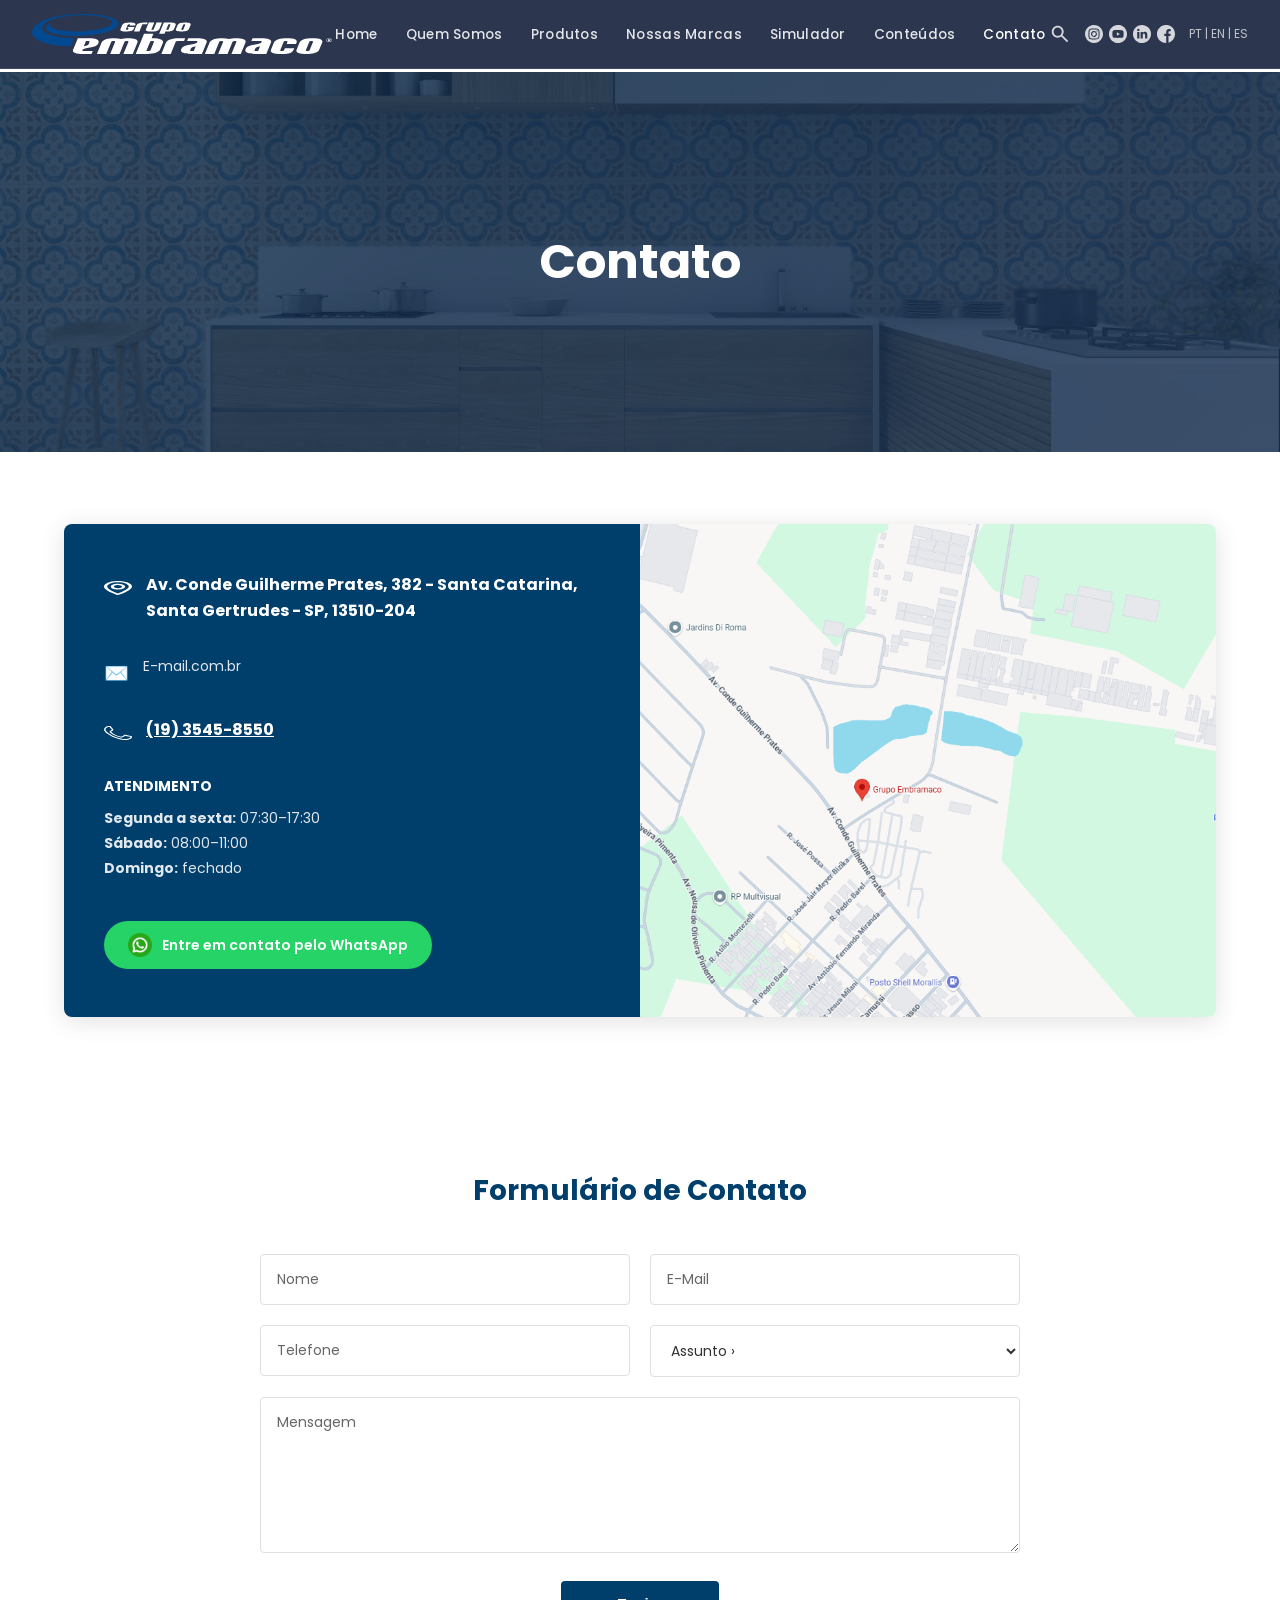
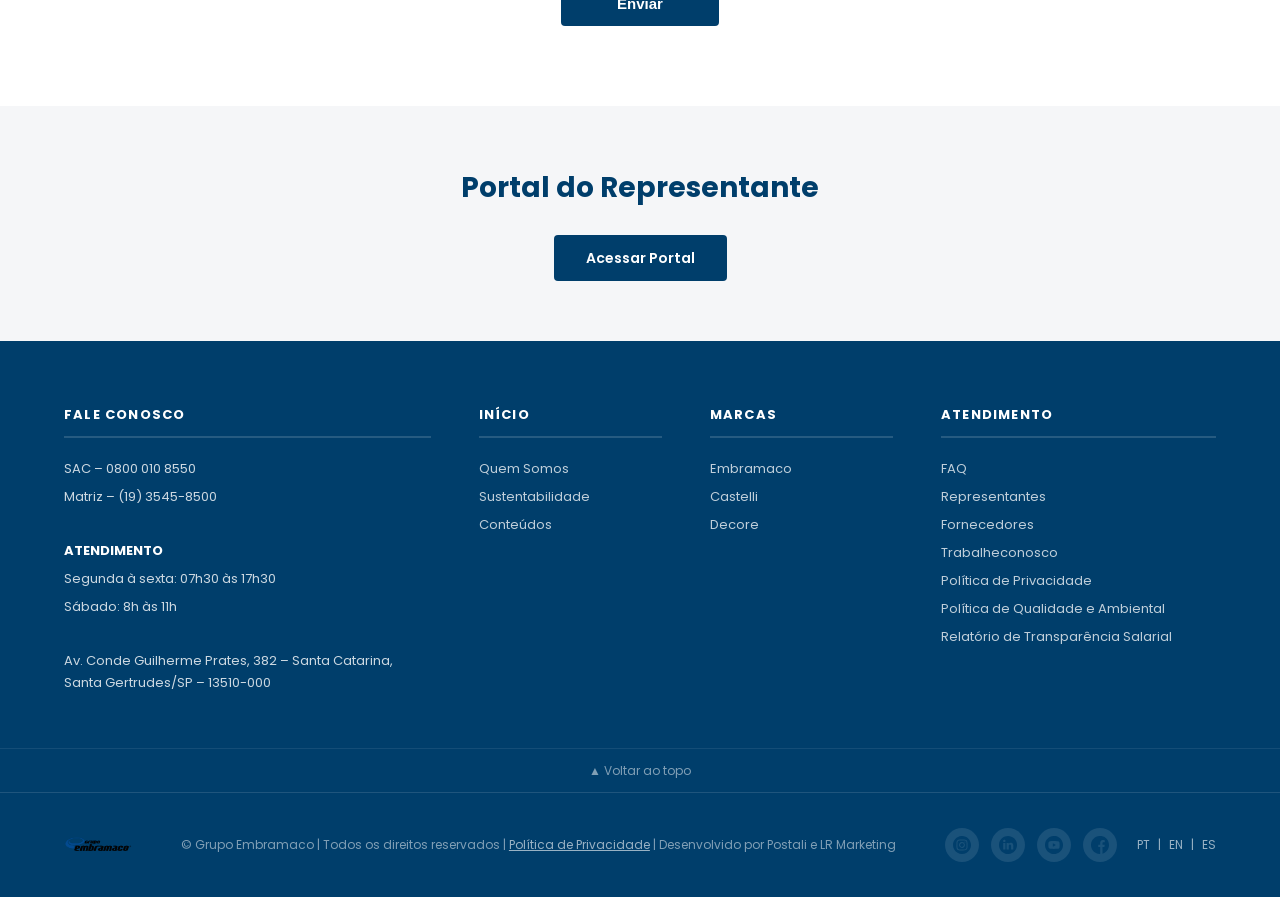
==== contato.html @ 94bf71f9 "Add files via upload" ====
<!DOCTYPE html>
<html lang="pt-BR">
<head>
  <meta charset="UTF-8">
  <meta name="viewport" content="width=device-width, initial-scale=1.0">
  <title>Contato — Grupo Embramaco</title>
  <style>
/* ===== GOOGLE FONTS ===== */
@import url('https://fonts.googleapis.com/css2?family=Poppins:wght@300;400;500;600;700;800&family=Exo+2:wght@400;700&display=swap');

/* ===== RESET & BASE ===== */
*, *::before, *::after { box-sizing: border-box; margin: 0; padding: 0; }

:root {
  --navy: #003e6b;
  --navy-dark: #00233c;
  --blue: #4f8fbe;
  --blue-light: #6aaad4;
  --green: #2E7D4F;
  --white: #FFFFFF;
  --gray-light: #F5F6F8;
  --gray: #E0E0E0;
  --gray-dark: #666666;
  --text: #333333;
  --font: 'Poppins', Arial, sans-serif;
}

html { scroll-behavior: smooth; }

body {
  font-family: var(--font);
  color: var(--text);
  line-height: 1.6;
}

a { text-decoration: none; color: inherit; }
ul { list-style: none; }
img { max-width: 100%; display: block; }

.container {
  max-width: 1200px;
  margin: 0 auto;
  padding: 0 24px;
}

.btn {
  display: inline-block;
  padding: 12px 32px;
  border-radius: 4px;
  font-size: 14px;
  font-weight: 600;
  cursor: pointer;
  transition: all 0.3s;
  border: none;
}

.btn-primary {
  background: var(--navy);
  color: var(--white);
}
.btn-primary:hover { background: var(--navy-dark); }

.btn-outline {
  background: transparent;
  color: var(--white);
  border: 2px solid var(--white);
}
.btn-outline:hover { background: var(--white); color: var(--navy); }

.btn-green {
  background: var(--green);
  color: var(--white);
}
.btn-green:hover { background: #235f3b; }

.section-title {
  font-size: 28px;
  font-weight: 700;
  color: var(--navy);
  text-align: center;
  margin-bottom: 16px;
}

.section-title.white { color: var(--white); }

/* ===== HEADER / NAVBAR ===== */
header {
  position: fixed;
  top: 0;
  width: 100%;
  z-index: 1000;
  background: rgba(15, 28, 55, 0.88);
  backdrop-filter: blur(6px);
  border-bottom: 1px solid rgba(255,255,255,0.08);
}

.navbar {
  display: flex;
  align-items: center;
  justify-content: space-between;
  padding: 14px 32px;
  max-width: 1400px;
  margin: 0 auto;
}

.logo img {
  height: 44px;
  width: auto;
}

.logo-text {
  display: flex;
  flex-direction: column;
  line-height: 1.1;
}

.logo-text span:first-child {
  font-size: 11px;
  font-weight: 400;
  color: rgba(255,255,255,0.7);
  letter-spacing: 1px;
  text-transform: uppercase;
}

.logo-text strong {
  font-size: 20px;
  font-weight: 800;
  color: var(--white);
  letter-spacing: 0.5px;
}

.logo-text strong em {
  font-style: italic;
  color: #7EB8E8;
}

.nav-links {
  display: flex;
  gap: 28px;
  align-items: center;
}

.nav-links a {
  color: rgba(255,255,255,0.88);
  font-size: 13.5px;
  font-weight: 500;
  letter-spacing: 0.3px;
  transition: color 0.2s;
  white-space: nowrap;
}

.nav-links a:hover,
.nav-links a.active { color: var(--white); }

.nav-right {
  display: flex;
  align-items: center;
  gap: 14px;
}

.nav-right a { color: rgba(255,255,255,0.75); font-size: 18px; transition: color 0.2s; }
.nav-right a:hover { color: var(--white); }

.nav-search {
  background: rgba(255,255,255,0.12);
  border: none;
  border-radius: 20px;
  padding: 6px 14px;
  color: var(--white);
  font-size: 13px;
  width: 160px;
  outline: none;
}
.nav-search::placeholder { color: rgba(255,255,255,0.5); }

.hamburger {
  display: none;
  flex-direction: column;
  gap: 5px;
  cursor: pointer;
  padding: 4px;
}
.hamburger span {
  display: block;
  width: 24px;
  height: 2px;
  background: var(--white);
  border-radius: 2px;
  transition: all 0.3s;
}

/* ===== HERO ===== */
.hero {
  position: relative;
  min-height: 100vh;
  display: flex;
  align-items: center;
  overflow: hidden;
}

.hero-bg {
  position: absolute;
  inset: 0;
  background: linear-gradient(135deg, #1a2a4a 0%, #2a4a7a 40%, #3a6a9a 100%);
  z-index: 0;
}

.hero-bg img {
  position: absolute;
  inset: 0;
  width: 100%;
  height: 100%;
  object-fit: cover;
  opacity: 0.45;
}

.hero-overlay {
  position: absolute;
  inset: 0;
  background: linear-gradient(to right, rgba(15,28,55,0.75) 40%, rgba(15,28,55,0.3) 100%);
  z-index: 1;
}

.hero-content {
  position: relative;
  z-index: 2;
  max-width: 1400px;
  margin: 0 auto;
  padding: 0 48px;
  padding-top: 80px;
}

.hero-content h1 {
  font-size: clamp(32px, 4vw, 56px);
  font-weight: 700;
  color: var(--white);
  max-width: 620px;
  line-height: 1.2;
  margin-bottom: 24px;
}

.hero-content p {
  font-size: 18px;
  color: rgba(255,255,255,0.85);
  max-width: 480px;
  margin-bottom: 36px;
}

.hero-dots {
  display: flex;
  gap: 8px;
  margin-top: 48px;
}

.hero-dots span {
  width: 32px;
  height: 4px;
  border-radius: 2px;
  background: rgba(255,255,255,0.4);
  cursor: pointer;
  transition: background 0.3s;
}

.hero-dots span.active { background: var(--white); }

/* ===== STATS SECTION ===== */
.stats-section {
  background: var(--navy);
  padding: 72px 0;
}

.stats-section .section-title {
  color: var(--white);
  margin-bottom: 48px;
}

.stats-grid {
  display: grid;
  grid-template-columns: repeat(4, 1fr);
  gap: 40px;
}

.stat-item {
  display: flex;
  gap: 20px;
  align-items: flex-start;
}

.stat-icon {
  width: 52px;
  height: 52px;
  flex-shrink: 0;
  background: rgba(255,255,255,0.12);
  border-radius: 50%;
  display: flex;
  align-items: center;
  justify-content: center;
  font-size: 22px;
}

.stat-text {
  color: rgba(255,255,255,0.88);
  font-size: 14px;
  line-height: 1.55;
}

.stat-text strong {
  color: var(--white);
  font-size: 16px;
}

/* ===== TABS SECTION (Missão/Visão/Valores) ===== */
.mission-section {
  position: relative;
  padding: 0;
  min-height: 420px;
  overflow: hidden;
}

.mission-bg {
  position: absolute;
  inset: 0;
  background: linear-gradient(to bottom, #8a7a6a, #6a5a4a);
}

.mission-bg img {
  position: absolute;
  inset: 0;
  width: 100%;
  height: 100%;
  object-fit: cover;
  opacity: 0.55;
}

.mission-overlay {
  position: absolute;
  inset: 0;
  background: rgba(30, 20, 10, 0.45);
}

.mission-content {
  position: relative;
  z-index: 2;
  padding: 60px 0;
}

.tabs {
  display: flex;
  justify-content: center;
  gap: 0;
  margin-bottom: 48px;
}

.tab-btn {
  background: rgba(255,255,255,0.15);
  color: rgba(255,255,255,0.75);
  border: none;
  padding: 14px 48px;
  font-size: 14px;
  font-weight: 600;
  letter-spacing: 1.5px;
  text-transform: uppercase;
  cursor: pointer;
  transition: all 0.3s;
}

.tab-btn:first-child { border-radius: 4px 0 0 4px; }
.tab-btn:last-child { border-radius: 0 4px 4px 0; }

.tab-btn.active {
  background: var(--blue);
  color: var(--white);
}

.tab-btn:hover:not(.active) { background: rgba(255,255,255,0.25); color: var(--white); }

.tab-panel { display: none; }
.tab-panel.active { display: block; }

.tab-panel p {
  color: var(--white);
  font-size: 16px;
  max-width: 720px;
  margin: 0 auto;
  text-align: center;
  line-height: 1.8;
}

/* ===== VALUES CARDS ===== */
.values-section {
  padding: 80px 0;
  background: var(--gray-light);
}

.values-grid {
  display: grid;
  grid-template-columns: repeat(3, 1fr);
  gap: 24px;
  margin-top: 48px;
}

.value-card {
  background: var(--navy);
  border-radius: 8px;
  padding: 40px 32px;
  text-align: center;
  transition: transform 0.3s;
}

.value-card:hover { transform: translateY(-6px); }

.value-icon {
  width: 64px;
  height: 64px;
  margin: 0 auto 24px;
  background: rgba(255,255,255,0.12);
  border-radius: 50%;
  display: flex;
  align-items: center;
  justify-content: center;
  font-size: 28px;
}

.value-card h3 {
  color: var(--white);
  font-size: 20px;
  font-weight: 700;
  margin-bottom: 16px;
}

.value-card p {
  color: rgba(255,255,255,0.78);
  font-size: 14px;
  line-height: 1.7;
}

/* ===== FEATURES SECTION ===== */
.features-section {
  padding: 80px 0;
  background: var(--navy);
}

.features-grid {
  display: grid;
  grid-template-columns: repeat(3, 1fr);
  gap: 32px;
}

.feature-item {
  border-right: 1px solid rgba(255,255,255,0.15);
  padding: 0 32px;
}

.feature-item:last-child { border-right: none; }

.feature-item h3 {
  color: var(--white);
  font-size: 16px;
  font-weight: 700;
  margin-bottom: 16px;
  padding-bottom: 12px;
  border-bottom: 2px solid var(--blue);
}

.feature-item p {
  color: rgba(255,255,255,0.75);
  font-size: 14px;
  line-height: 1.7;
}

/* ===== PAGE HERO (inner pages) ===== */
.page-hero {
  position: relative;
  height: 380px;
  display: flex;
  align-items: center;
  justify-content: center;
  overflow: hidden;
  margin-top: 72px;
}

.page-hero-bg {
  position: absolute;
  inset: 0;
  background: linear-gradient(135deg, var(--navy) 0%, #2a5a8a 100%);
}

.page-hero-bg img {
  position: absolute;
  inset: 0;
  width: 100%;
  height: 100%;
  object-fit: cover;
  opacity: 0.4;
}

.page-hero-overlay {
  position: absolute;
  inset: 0;
  background: rgba(15, 28, 55, 0.55);
}

.page-hero h1 {
  position: relative;
  z-index: 2;
  color: var(--white);
  font-size: 48px;
  font-weight: 700;
}

/* ===== CONTACT PAGE ===== */
.contact-info-section {
  padding: 72px 0;
}

.contact-grid {
  display: grid;
  grid-template-columns: 1fr 1fr;
  gap: 0;
  border-radius: 8px;
  overflow: hidden;
  box-shadow: 0 4px 24px rgba(0,0,0,0.12);
}

.contact-info-box {
  background: var(--navy);
  padding: 48px 40px;
  color: var(--white);
}

.contact-info-box h3 {
  font-size: 14px;
  font-weight: 700;
  letter-spacing: 1px;
  text-transform: uppercase;
  margin-bottom: 8px;
  color: rgba(255,255,255,0.7);
}

.contact-info-item {
  display: flex;
  gap: 14px;
  align-items: flex-start;
  margin-bottom: 28px;
}

.contact-info-item .icon {
  font-size: 20px;
  margin-top: 2px;
  flex-shrink: 0;
}

.contact-info-item p { font-size: 14px; line-height: 1.6; color: rgba(255,255,255,0.88); }
.contact-info-item strong { display: block; font-weight: 700; margin-bottom: 4px; color: var(--white); }

.whatsapp-btn {
  display: inline-flex;
  align-items: center;
  gap: 10px;
  background: #25D366;
  color: var(--white);
  padding: 12px 24px;
  border-radius: 24px;
  font-size: 14px;
  font-weight: 600;
  margin-top: 16px;
  transition: background 0.3s;
}

.whatsapp-btn:hover { background: #128C7E; }

.map-placeholder {
  background: #e8e8e8;
  min-height: 360px;
  display: flex;
  align-items: center;
  justify-content: center;
  position: relative;
  overflow: hidden;
}

.map-placeholder iframe {
  position: absolute;
  inset: 0;
  width: 100%;
  height: 100%;
  border: none;
}

/* ===== CONTACT FORM ===== */
.form-section {
  padding: 80px 0;
  background: var(--white);
}

.contact-form {
  max-width: 760px;
  margin: 0 auto;
}

.form-row {
  display: grid;
  grid-template-columns: 1fr 1fr;
  gap: 20px;
  margin-bottom: 20px;
}

.form-group {
  display: flex;
  flex-direction: column;
  gap: 6px;
}

.form-group input,
.form-group select,
.form-group textarea {
  width: 100%;
  padding: 14px 16px;
  border: 1px solid var(--gray);
  border-radius: 4px;
  font-size: 14px;
  font-family: var(--font);
  color: var(--text);
  outline: none;
  transition: border-color 0.2s;
  background: var(--white);
}

.form-group input:focus,
.form-group select:focus,
.form-group textarea:focus {
  border-color: var(--blue);
}

.form-group input::placeholder,
.form-group textarea::placeholder { color: var(--gray-dark); }

.form-group textarea { resize: vertical; min-height: 140px; }

.form-submit { text-align: center; margin-top: 28px; }

.form-submit .btn {
  padding: 14px 56px;
  font-size: 15px;
}

/* ===== REPRESENTATIVE PORTAL ===== */
.portal-section {
  padding: 60px 0;
  background: var(--gray-light);
  text-align: center;
}

.portal-section h2 {
  font-size: 28px;
  font-weight: 700;
  color: var(--navy);
  margin-bottom: 24px;
}

/* ===== SUSTAINABILITY PAGE ===== */
.sustain-intro {
  padding: 80px 0;
  background: var(--white);
}

.sustain-intro-content {
  max-width: 860px;
  margin: 0 auto;
  text-align: center;
}

.sustain-intro-content h2 {
  font-size: 30px;
  font-weight: 700;
  color: var(--navy);
  margin-bottom: 28px;
}

.sustain-intro-content p {
  font-size: 15px;
  line-height: 1.8;
  color: var(--gray-dark);
  margin-bottom: 16px;
}

.video-section {
  position: relative;
  padding: 80px 0;
  background: #1a3a28;
  overflow: hidden;
  text-align: center;
}

.video-section::before {
  content: '';
  position: absolute;
  inset: 0;
  background: url("data:image/svg+xml,%3Csvg xmlns='http://www.w3.org/2000/svg' width='200' height='200'%3E%3Ccircle cx='100' cy='100' r='80' fill='none' stroke='rgba(255,255,255,0.05)' stroke-width='40'/%3E%3C/svg%3E") center/400px repeat;
}

.play-btn {
  width: 80px;
  height: 80px;
  border-radius: 50%;
  border: 3px solid var(--white);
  background: transparent;
  display: inline-flex;
  align-items: center;
  justify-content: center;
  cursor: pointer;
  margin: 0 auto 32px;
  transition: all 0.3s;
  position: relative;
  z-index: 1;
}

.play-btn:hover { background: rgba(255,255,255,0.15); transform: scale(1.1); }

.play-btn svg { width: 30px; height: 30px; fill: var(--white); margin-left: 4px; }

.policy-btn {
  position: relative;
  z-index: 1;
  display: inline-block;
  padding: 12px 32px;
  border: 2px solid var(--white);
  border-radius: 4px;
  color: var(--white);
  font-size: 14px;
  font-weight: 600;
  transition: all 0.3s;
}

.policy-btn:hover { background: var(--white); color: #1a3a28; }

.esg-section {
  padding: 80px 0;
  background: var(--white);
}

.esg-content {
  display: grid;
  grid-template-columns: 1fr 1fr;
  gap: 64px;
  align-items: center;
  max-width: 960px;
  margin: 0 auto;
}

.esg-text h2 {
  font-size: 26px;
  font-weight: 700;
  color: var(--navy);
  margin-bottom: 20px;
}

.esg-text p {
  font-size: 14px;
  line-height: 1.8;
  color: var(--gray-dark);
  margin-bottom: 14px;
}

.esg-diagram {
  display: flex;
  flex-direction: column;
  align-items: center;
  gap: 16px;
}

.esg-circle {
  width: 220px;
  height: 220px;
  border-radius: 50%;
  position: relative;
  display: flex;
  align-items: center;
  justify-content: center;
  background: conic-gradient(
    #2E7D4F 0deg 120deg,
    #4A90C4 120deg 240deg,
    #8B5CF6 240deg 360deg
  );
}

.esg-center {
  width: 110px;
  height: 110px;
  background: var(--white);
  border-radius: 50%;
  display: flex;
  flex-direction: column;
  align-items: center;
  justify-content: center;
  font-size: 22px;
  font-weight: 800;
  color: var(--navy);
}

.esg-labels {
  display: flex;
  gap: 16px;
  font-size: 12px;
  font-weight: 600;
}

.esg-labels span { display: flex; align-items: center; gap: 6px; }
.esg-labels span::before { content: ''; width: 12px; height: 12px; border-radius: 2px; display: inline-block; }
.env::before { background: #2E7D4F; }
.soc::before { background: #4A90C4; }
.gov::before { background: #8B5CF6; }

.practices-section {
  padding: 80px 0;
  background: var(--gray-light);
}

.practices-section h2 {
  font-size: 26px;
  font-weight: 700;
  color: var(--navy);
  text-align: center;
  margin-bottom: 48px;
  max-width: 500px;
  margin-left: auto;
  margin-right: auto;
}

.practices-grid {
  display: grid;
  grid-template-columns: repeat(3, 1fr);
  gap: 24px;
}

.practice-card {
  background: var(--white);
  border-radius: 8px;
  overflow: hidden;
  box-shadow: 0 2px 12px rgba(0,0,0,0.07);
  transition: transform 0.3s;
}

.practice-card:hover { transform: translateY(-4px); }

.practice-img {
  height: 180px;
  background: linear-gradient(135deg, var(--navy) 0%, var(--blue) 100%);
  display: flex;
  align-items: center;
  justify-content: center;
  font-size: 48px;
}

.practice-body {
  padding: 24px;
}

.practice-body h3 {
  font-size: 15px;
  font-weight: 700;
  color: var(--navy);
  margin-bottom: 10px;
}

.practice-body p {
  font-size: 13px;
  color: var(--gray-dark);
  line-height: 1.6;
}

.cert-section {
  padding: 80px 0;
  background: var(--white);
}

.cert-box {
  max-width: 800px;
  margin: 0 auto;
  background: var(--navy);
  border-radius: 8px;
  padding: 48px 40px;
  display: grid;
  grid-template-columns: auto 1fr;
  gap: 40px;
  align-items: center;
}

.cert-logo {
  width: 100px;
  height: 100px;
  background: var(--white);
  border-radius: 8px;
  display: flex;
  align-items: center;
  justify-content: center;
  font-weight: 800;
  font-size: 18px;
  color: var(--navy);
  flex-shrink: 0;
  text-align: center;
  line-height: 1.2;
}

.cert-text h3 {
  color: var(--white);
  font-size: 18px;
  font-weight: 700;
  margin-bottom: 12px;
}

.cert-text p {
  color: rgba(255,255,255,0.8);
  font-size: 14px;
  line-height: 1.7;
}

/* ===== QUEM SOMOS PAGE ===== */
.about-section {
  padding: 80px 0;
}

.about-grid {
  display: grid;
  grid-template-columns: 1fr 1fr;
  gap: 64px;
  align-items: center;
}

.about-text h2 {
  font-size: 28px;
  font-weight: 700;
  color: var(--navy);
  margin-bottom: 20px;
}

.about-text p {
  font-size: 15px;
  line-height: 1.8;
  color: var(--gray-dark);
  margin-bottom: 16px;
}

.about-img {
  height: 400px;
  background: linear-gradient(135deg, var(--navy) 0%, var(--blue) 100%);
  border-radius: 8px;
  display: flex;
  align-items: center;
  justify-content: center;
  font-size: 64px;
}

.marcas-section {
  padding: 80px 0;
  background: var(--gray-light);
  text-align: center;
}

.marcas-grid {
  display: grid;
  grid-template-columns: repeat(3, 1fr);
  gap: 32px;
  margin-top: 48px;
}

.marca-card {
  background: var(--white);
  padding: 40px 24px;
  border-radius: 8px;
  box-shadow: 0 2px 12px rgba(0,0,0,0.06);
  transition: transform 0.3s;
}

.marca-card:hover { transform: translateY(-4px); }

.marca-card h3 {
  font-size: 22px;
  font-weight: 800;
  color: var(--navy);
  margin-bottom: 12px;
}

.marca-card p {
  font-size: 14px;
  color: var(--gray-dark);
  line-height: 1.6;
}

/* ===== PRODUCTS PAGE ===== */
.products-section {
  padding: 80px 0;
}

.filters {
  display: flex;
  gap: 12px;
  flex-wrap: wrap;
  margin-bottom: 40px;
  justify-content: center;
}

.filter-btn {
  padding: 10px 24px;
  border: 2px solid var(--navy);
  border-radius: 24px;
  background: transparent;
  color: var(--navy);
  font-size: 13px;
  font-weight: 600;
  cursor: pointer;
  transition: all 0.3s;
}

.filter-btn.active,
.filter-btn:hover { background: var(--navy); color: var(--white); }

.products-grid {
  display: grid;
  grid-template-columns: repeat(4, 1fr);
  gap: 24px;
}

.product-card {
  border-radius: 8px;
  overflow: hidden;
  box-shadow: 0 2px 12px rgba(0,0,0,0.07);
  transition: transform 0.3s;
}

.product-card:hover { transform: translateY(-4px); }

.product-img {
  height: 220px;
  background: linear-gradient(135deg, #c8b8a0 0%, #a89880 100%);
  display: flex;
  align-items: center;
  justify-content: center;
  font-size: 40px;
  position: relative;
  overflow: hidden;
}

.product-body {
  padding: 20px;
  background: var(--white);
}

.product-body h3 {
  font-size: 15px;
  font-weight: 700;
  color: var(--navy);
  margin-bottom: 6px;
}

.product-body p {
  font-size: 13px;
  color: var(--gray-dark);
}

/* ===== FOOTER ===== */
footer {
  background: var(--navy);
  color: rgba(255,255,255,0.8);
}

.footer-top {
  padding: 64px 0 48px;
}

.footer-grid {
  display: grid;
  grid-template-columns: 2fr 1fr 1fr 1.5fr;
  gap: 48px;
}

.footer-col h4 {
  color: var(--white);
  font-size: 13px;
  font-weight: 700;
  letter-spacing: 1.2px;
  text-transform: uppercase;
  margin-bottom: 20px;
  padding-bottom: 10px;
  border-bottom: 2px solid rgba(255,255,255,0.15);
}

.footer-col p, .footer-col li {
  font-size: 13px;
  line-height: 1.7;
  margin-bottom: 6px;
}

.footer-col li a {
  color: rgba(255,255,255,0.75);
  transition: color 0.2s;
}
.footer-col li a:hover { color: var(--white); }

.footer-col .contact-line {
  display: flex;
  align-items: flex-start;
  gap: 8px;
  margin-bottom: 10px;
  font-size: 13px;
}

.footer-bottom {
  border-top: 1px solid rgba(255,255,255,0.12);
  padding: 28px 0;
}

.footer-bottom-inner {
  display: flex;
  align-items: center;
  justify-content: space-between;
  flex-wrap: wrap;
  gap: 16px;
}

.footer-logo {
  display: flex;
  flex-direction: column;
  gap: 2px;
}

.footer-logo span { font-size: 11px; color: rgba(255,255,255,0.6); letter-spacing: 1px; text-transform: uppercase; }
.footer-logo strong { font-size: 20px; color: var(--white); font-weight: 800; }
.footer-logo strong em { font-style: italic; color: #7EB8E8; }

.footer-copy {
  font-size: 12px;
  color: rgba(255,255,255,0.5);
  text-align: center;
}

.footer-copy a { color: rgba(255,255,255,0.6); text-decoration: underline; }

.footer-social {
  display: flex;
  gap: 12px;
  align-items: center;
}

.footer-social a {
  width: 34px;
  height: 34px;
  border-radius: 50%;
  background: rgba(255,255,255,0.1);
  display: flex;
  align-items: center;
  justify-content: center;
  color: var(--white);
  font-size: 14px;
  transition: background 0.2s;
  text-decoration: none;
}

.footer-social a:hover { background: rgba(255,255,255,0.25); }

.footer-langs {
  display: flex;
  gap: 8px;
  font-size: 12px;
  color: rgba(255,255,255,0.6);
}
.footer-langs a { color: rgba(255,255,255,0.6); }
.footer-langs a:hover { color: var(--white); }

.back-to-top {
  text-align: center;
  padding: 12px;
  font-size: 12px;
  color: rgba(255,255,255,0.5);
  cursor: pointer;
  border-top: 1px solid rgba(255,255,255,0.08);
}

.back-to-top:hover { color: rgba(255,255,255,0.8); }

/* ===== RESPONSIVE ===== */
@media (max-width: 1024px) {
  .stats-grid { grid-template-columns: repeat(2, 1fr); }
  .footer-grid { grid-template-columns: 1fr 1fr; }
  .products-grid { grid-template-columns: repeat(3, 1fr); }
}

@media (max-width: 768px) {
  .nav-links, .nav-search { display: none; }
  .hamburger { display: flex; }

  .nav-links.open {
    display: flex;
    flex-direction: column;
    position: absolute;
    top: 100%;
    left: 0;
    right: 0;
    background: rgba(15, 28, 55, 0.97);
    padding: 24px;
    gap: 16px;
  }

  .hero-content { padding: 0 24px; padding-top: 80px; }
  .hero-content h1 { font-size: 28px; }

  .values-grid,
  .features-grid,
  .practices-grid,
  .marcas-grid { grid-template-columns: 1fr; }

  .contact-grid,
  .esg-content,
  .about-grid,
  .cert-box { grid-template-columns: 1fr; }

  .form-row { grid-template-columns: 1fr; }
  .products-grid { grid-template-columns: repeat(2, 1fr); }
  .footer-grid { grid-template-columns: 1fr; }
  .footer-bottom-inner { flex-direction: column; text-align: center; }
  .tabs { flex-direction: column; }
  .tab-btn { border-radius: 4px !important; }
  .feature-item { border-right: none; border-bottom: 1px solid rgba(255,255,255,0.15); padding-bottom: 24px; }
  .feature-item:last-child { border-bottom: none; }
}

@media (max-width: 480px) {
  .products-grid { grid-template-columns: 1fr; }
}

</style>
</head>
<body>

<!-- HEADER -->
<header>
  <nav class="navbar">
    <a href="index.html">
      <img src="[data-uri]"
           alt="Grupo Embramaco" style="height:40px;width:auto;">
    </a>
    <ul class="nav-links">
      <li><a href="index.html">Home</a></li>
      <li><a href="quem-somos.html">Quem Somos</a></li>
      <li><a href="produtos.html">Produtos</a></li>
      <li><a href="quem-somos.html#marcas">Nossas Marcas</a></li>
      <li><a href="simulador.html">Simulador</a></li>
      <li><a href="#">Conteúdos</a></li>
      <li><a href="contato.html" class="active">Contato</a></li>
    </ul>
    <div class="nav-right">
      <img src="[data-uri]"
           alt="Buscar" style="width:22px;height:22px;cursor:pointer;opacity:0.8;">
      <div style="display:flex;gap:6px;align-items:center;">
        <img src="[data-uri]" alt="" style="width:18px;height:18px;opacity:0.8;">
        <img src="[data-uri]" alt="" style="width:18px;height:18px;opacity:0.8;">
        <img src="[data-uri]" alt="" style="width:18px;height:18px;opacity:0.8;">
        <img src="[data-uri]" alt="" style="width:18px;height:18px;opacity:0.8;">
      </div>
      <span style="color:rgba(255,255,255,0.7);font-size:12px;font-family:'Poppins',sans-serif;">PT | EN | ES</span>
    </div>
    <div class="hamburger"><span></span><span></span><span></span></div>
  </nav>
</header>

<!-- PAGE HERO -->
<section class="page-hero">
  <div class="page-hero-bg">
    <img src="[data-uri]"
         alt="Cerâmica Embramaco">
  </div>
  <div class="page-hero-overlay"></div>
  <h1>Contato</h1>
</section>

<!-- CONTACT INFO + MAP -->
<section class="contact-info-section">
  <div class="container">
    <div class="contact-grid">
      <div class="contact-info-box">
        <div class="contact-info-item">
          <div class="icon">
            <img src="[data-uri]"
                 alt="Endereço" style="width:28px;height:28px;object-fit:contain;">
          </div>
          <div>
            <strong>Av. Conde Guilherme Prates, 382 - Santa Catarina,<br>
            Santa Gertrudes - SP, 13510-204</strong>
          </div>
        </div>

        <div class="contact-info-item">
          <div class="icon" style="font-size:20px;">✉️</div>
          <div>
            <p>E-mail.com.br</p>
          </div>
        </div>

        <div class="contact-info-item">
          <div class="icon">
            <img src="[data-uri]"
                 alt="Telefone" style="width:28px;height:28px;object-fit:contain;">
          </div>
          <div>
            <strong><a href="tel:+551935458550" style="color:#fff;text-decoration:underline;">(19) 3545-8550</a></strong>
          </div>
        </div>

        <div style="margin-bottom:24px;">
          <p style="font-size:14px;font-weight:700;color:#fff;text-transform:uppercase;margin-bottom:8px;">ATENDIMENTO</p>
          <p style="font-size:14px;color:rgba(255,255,255,0.88);line-height:1.8;">
            <strong>Segunda a sexta:</strong> 07:30–17:30<br>
            <strong>Sábado:</strong> 08:00–11:00<br>
            <strong>Domingo:</strong> fechado
          </p>
        </div>

        <a href="https://wa.me/551935458550" target="_blank" class="whatsapp-btn">
          <img src="[data-uri]"
               alt="WhatsApp" style="width:24px;height:24px;object-fit:contain;">
          Entre em contato pelo WhatsApp
        </a>
      </div>

      <div class="map-placeholder">
        <img src="[data-uri]"
             alt="Mapa" style="width:100%;height:100%;object-fit:cover;">
      </div>
    </div>
  </div>
</section>

<!-- CONTACT FORM -->
<section class="form-section">
  <div class="container">
    <h2 class="section-title">Formulário de Contato</h2>
    <div class="contact-form" style="margin-top:40px;">
      <form id="contactForm">
        <div class="form-row">
          <div class="form-group">
            <input type="text" placeholder="Nome" required>
          </div>
          <div class="form-group">
            <input type="email" placeholder="E-Mail" required>
          </div>
        </div>
        <div class="form-row">
          <div class="form-group">
            <input type="tel" placeholder="Telefone">
          </div>
          <div class="form-group">
            <select>
              <option value="" disabled selected>Assunto &rsaquo;</option>
              <option>Dúvida sobre produto</option>
              <option>Representante comercial</option>
              <option>Fornecedor</option>
              <option>Sugestão</option>
              <option>Reclamação</option>
              <option>Outro</option>
            </select>
          </div>
        </div>
        <div class="form-group">
          <textarea placeholder="Mensagem" rows="6"></textarea>
        </div>
        <div class="form-submit">
          <button type="submit" class="btn btn-primary" style="padding:14px 56px;font-size:15px;">Enviar</button>
        </div>
      </form>
    </div>
  </div>
</section>

<!-- PORTAL DO REPRESENTANTE -->
<section class="portal-section">
  <div class="container">
    <h2>Portal do Representante</h2>
    <a href="#" class="btn btn-primary">Acessar Portal</a>
  </div>
</section>

<!-- FOOTER -->
<footer>
  <div class="footer-top">
    <div class="container">
      <div class="footer-grid">
        <div class="footer-col">
          <h4>Fale Conosco</h4>
          <p>SAC – 0800 010 8550</p>
          <p>Matriz – (19) 3545-8500</p>
          <br>
          <p><strong style="color:#fff;">ATENDIMENTO</strong></p>
          <p>Segunda à sexta: 07h30 às 17h30</p>
          <p>Sábado: 8h às 11h</p>
          <br>
          <p>Av. Conde Guilherme Prates, 382 – Santa Catarina, Santa Gertrudes/SP – 13510-000</p>
        </div>
        <div class="footer-col">
          <h4>Início</h4>
          <ul>
            <li><a href="quem-somos.html">Quem Somos</a></li>
            <li><a href="sustentabilidade.html">Sustentabilidade</a></li>
            <li><a href="#">Conteúdos</a></li>
          </ul>
        </div>
        <div class="footer-col">
          <h4>Marcas</h4>
          <ul>
            <li><a href="#">Embramaco</a></li>
            <li><a href="#">Castelli</a></li>
            <li><a href="#">Decore</a></li>
          </ul>
        </div>
        <div class="footer-col">
          <h4>Atendimento</h4>
          <ul>
            <li><a href="#">FAQ</a></li>
            <li><a href="#">Representantes</a></li>
            <li><a href="#">Fornecedores</a></li>
            <li><a href="#">Trabalheconosco</a></li>
            <li><a href="https://www.embramaco.com.br/politica" target="_blank">Política de Privacidade</a></li>
            <li><a href="https://www.embramaco.com.br/public/images/PoliticadaQualidadeeAmbiental.pdf" target="_blank">Política de Qualidade e Ambiental</a></li>
            <li><a href="https://www.embramaco.com.br/public/docs/relatorio-igualdade-salarial-lote-2025-2.pdf" target="_blank">Relatório de Transparência Salarial</a></li>
          </ul>
        </div>
      </div>
    </div>
  </div>

  <div class="back-to-top">▲ Voltar ao topo</div>

  <div class="footer-bottom">
    <div class="container">
      <div class="footer-bottom-inner">
        <img src="[data-uri]"
             alt="Grupo Embramaco" style="height:48px;width:auto;">
        <p class="footer-copy">
          © Grupo Embramaco | Todos os direitos reservados |
          <a href="https://www.embramaco.com.br/politica" target="_blank">Política de Privacidade</a> |
          Desenvolvido por Postali e LR Marketing
        </p>
        <div style="display:flex;gap:20px;align-items:center;">
          <div class="footer-social">
            <a href="#"><img src="[data-uri]" alt="" style="width:18px;height:18px;"></a>
            <a href="#"><img src="[data-uri]" alt="" style="width:18px;height:18px;"></a>
            <a href="#"><img src="[data-uri]" alt="" style="width:18px;height:18px;"></a>
            <a href="#"><img src="[data-uri]" alt="" style="width:18px;height:18px;"></a>
          </div>
          <div class="footer-langs">
            <a href="#">PT</a> | <a href="#">EN</a> | <a href="#">ES</a>
          </div>
        </div>
      </div>
    </div>
  </div>
</footer>

<script>
// ===== MOBILE MENU =====
const hamburger = document.querySelector('.hamburger');
const navLinks = document.querySelector('.nav-links');

if (hamburger) {
  hamburger.addEventListener('click', () => {
    navLinks.classList.toggle('open');
  });
}

// ===== TABS (Missão / Visão / Valores) =====
const tabBtns = document.querySelectorAll('.tab-btn');
const tabPanels = document.querySelectorAll('.tab-panel');

tabBtns.forEach(btn => {
  btn.addEventListener('click', () => {
    const target = btn.dataset.tab;
    tabBtns.forEach(b => b.classList.remove('active'));
    tabPanels.forEach(p => p.classList.remove('active'));
    btn.classList.add('active');
    document.getElementById(target)?.classList.add('active');
  });
});

// ===== BACK TO TOP =====
const backToTop = document.querySelector('.back-to-top');
if (backToTop) {
  backToTop.addEventListener('click', () => {
    window.scrollTo({ top: 0, behavior: 'smooth' });
  });
}

// ===== CONTACT FORM =====
const contactForm = document.getElementById('contactForm');
if (contactForm) {
  contactForm.addEventListener('submit', (e) => {
    e.preventDefault();
    const btn = contactForm.querySelector('button[type="submit"]');
    btn.textContent = 'Enviando...';
    btn.disabled = true;
    setTimeout(() => {
      btn.textContent = 'Mensagem enviada!';
      btn.style.background = '#2E7D4F';
      contactForm.reset();
      setTimeout(() => {
        btn.textContent = 'Enviar';
        btn.style.background = '';
        btn.disabled = false;
      }, 3000);
    }, 1200);
  });
}

// ===== PRODUCT FILTERS =====
const filterBtns = document.querySelectorAll('.filter-btn');
filterBtns.forEach(btn => {
  btn.addEventListener('click', () => {
    filterBtns.forEach(b => b.classList.remove('active'));
    btn.classList.add('active');
  });
});

// ===== HERO DOTS =====
const heroSlides = [
  {
    heading: 'A vida acontece sobre um piso Embramaco',
    sub: 'Revestimentos cerâmicos e porcelanatos de alta qualidade para transformar seu ambiente.'
  },
  {
    heading: 'Inovação em cada detalhe',
    sub: 'Mais de 50 anos criando produtos que unem beleza, resistência e sustentabilidade.'
  },
  {
    heading: 'Presença em todo o mundo',
    sub: 'Exportamos para mais de 200 clientes ativos internacionalmente.'
  }
];

let currentSlide = 0;
const heroHeading = document.querySelector('.hero-content h1');
const heroParagraph = document.querySelector('.hero-content p');
const heroDots = document.querySelectorAll('.hero-dots span');

function goToSlide(idx) {
  currentSlide = idx;
  if (heroHeading) heroHeading.textContent = heroSlides[idx].heading;
  if (heroParagraph) heroParagraph.textContent = heroSlides[idx].sub;
  heroDots.forEach((d, i) => d.classList.toggle('active', i === idx));
}

heroDots.forEach((dot, i) => {
  dot.addEventListener('click', () => goToSlide(i));
});

if (heroHeading) {
  setInterval(() => {
    goToSlide((currentSlide + 1) % heroSlides.length);
  }, 4500);
}

</script>
</body>
</html>
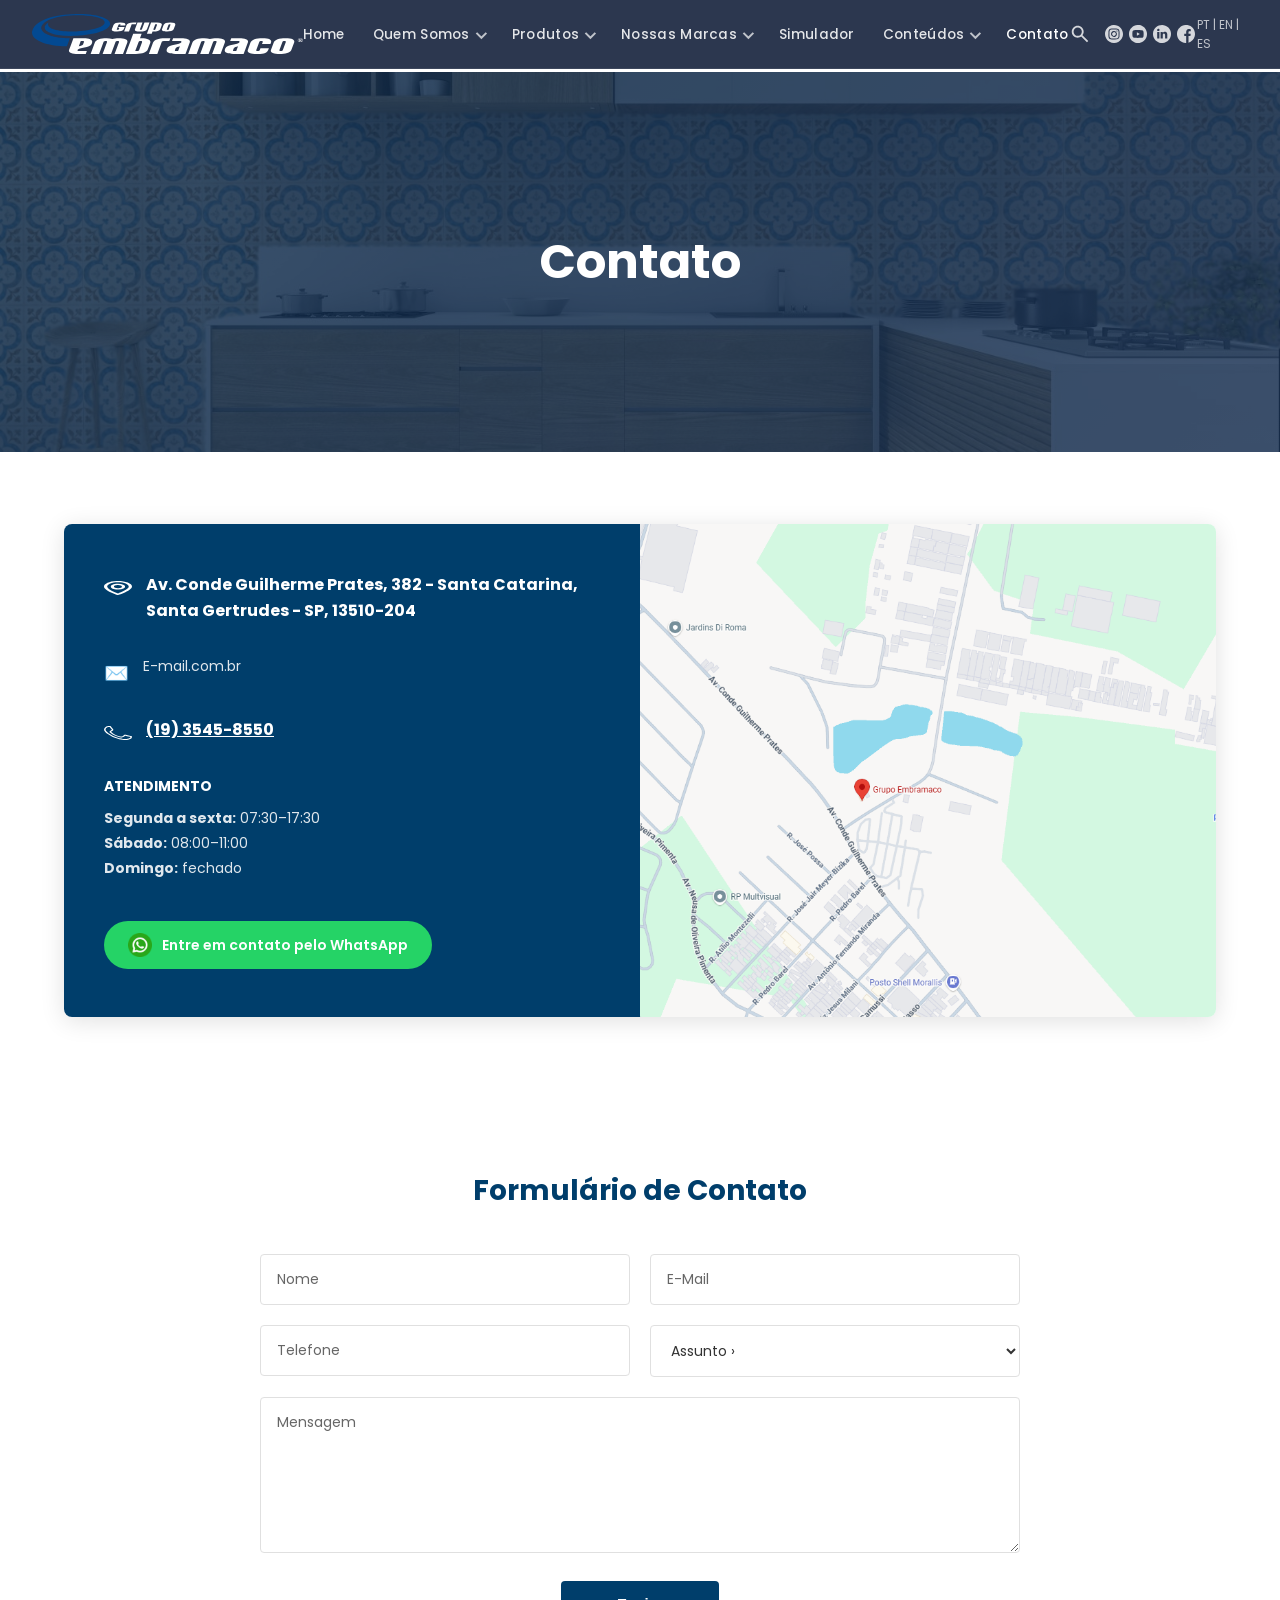
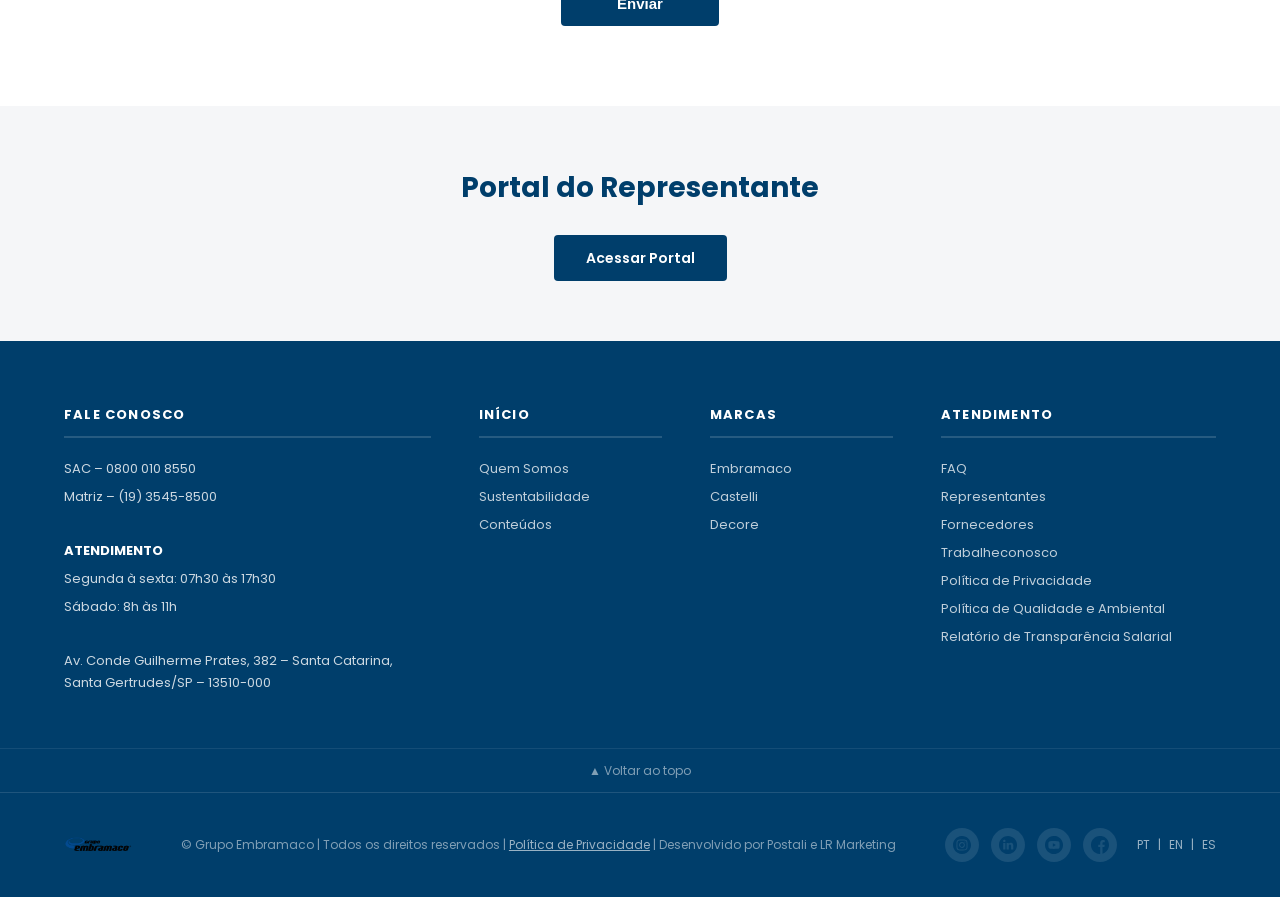
==== commit 13f0c9ac: "Rebuild site faithfully from Figma and make pages self-contained - Reconstruct home with one-line he" ====
--- a/contato.html
+++ b/contato.html
@@ -1229,6 +1229,18 @@
 }
 
 </style>
+<style>
+.nav-links>li{position:relative}
+.nav-links .has-drop>a{display:inline-flex;align-items:center;gap:6px}
+.nav-links .has-drop>a::after{content:'';width:8px;height:8px;border-right:2px solid currentColor;border-bottom:2px solid currentColor;transform:rotate(45deg) translateY(-2px);opacity:.8;display:inline-block}
+.nav-links .dropdown{position:absolute;top:100%;left:50%;transform:translateX(-50%) translateY(12px);min-width:220px;background:#fff;border-radius:6px;box-shadow:0 14px 34px rgba(0,0,0,.2);padding:6px 0;opacity:0;visibility:hidden;transition:.22s ease;pointer-events:none;list-style:none;z-index:500;margin:0}
+.nav-links>li:hover .dropdown{opacity:1;visibility:visible;transform:translateX(-50%) translateY(4px);pointer-events:auto}
+.nav-links .dropdown li{margin:0}
+.nav-links .dropdown li a{display:flex;align-items:center;justify-content:space-between;gap:20px;padding:13px 22px;color:#1a3a55 !important;font-size:14px;font-weight:500;text-transform:uppercase;letter-spacing:.5px;border-bottom:1px solid #eef2f5}
+.nav-links .dropdown li:last-child a{border-bottom:none}
+.nav-links .dropdown li a::after{content:'\203A';color:#9bb3c6;font-weight:700}
+.nav-links .dropdown li a:hover{background:#f3f7fa;color:#003e6b !important;padding-left:28px}
+</style>
 </head>
 <body>
 
@@ -1241,11 +1253,11 @@
     </a>
     <ul class="nav-links">
       <li><a href="index.html">Home</a></li>
-      <li><a href="quem-somos.html">Quem Somos</a></li>
-      <li><a href="produtos.html">Produtos</a></li>
-      <li><a href="quem-somos.html#marcas">Nossas Marcas</a></li>
+      <li class="has-drop"><a href="quem-somos.html">Quem Somos</a><ul class="dropdown"><li><a href="quem-somos.html">Institucional</a></li><li><a href="sustentabilidade.html">Sustentabilidade</a></li></ul></li>
+      <li class="has-drop"><a href="produtos.html">Produtos</a><ul class="dropdown"><li><a href="produtos.html">Cerâmica</a></li><li><a href="produtos.html">Porcelanato</a></li></ul></li>
+      <li class="has-drop"><a href="quem-somos.html#marcas">Nossas Marcas</a><ul class="dropdown"><li><a href="#">Embramaco</a></li><li><a href="#">Castelli</a></li><li><a href="#">Decore</a></li></ul></li>
       <li><a href="simulador.html">Simulador</a></li>
-      <li><a href="#">Conteúdos</a></li>
+      <li class="has-drop"><a href="#">Conteúdos</a><ul class="dropdown"><li><a href="#">Download</a></li><li><a href="#">Blog</a></li></ul></li>
       <li><a href="contato.html" class="active">Contato</a></li>
     </ul>
     <div class="nav-right">
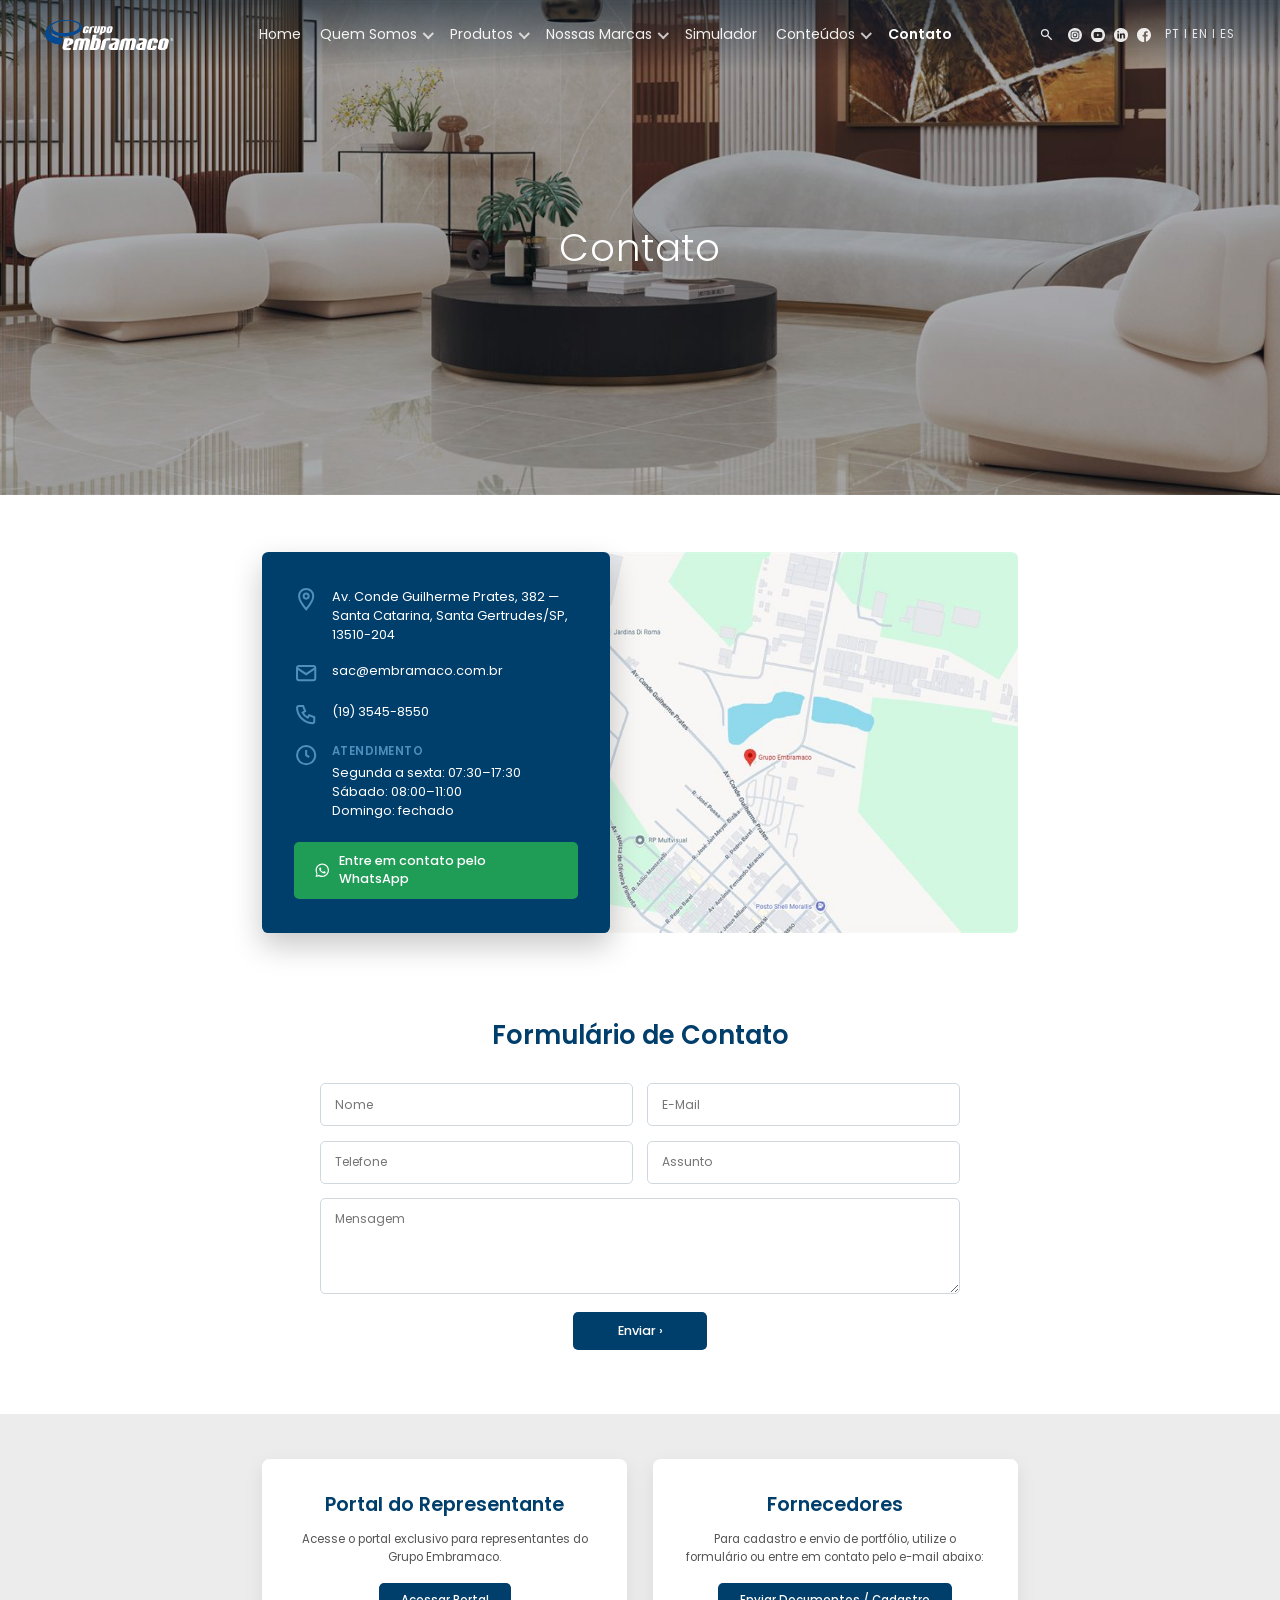
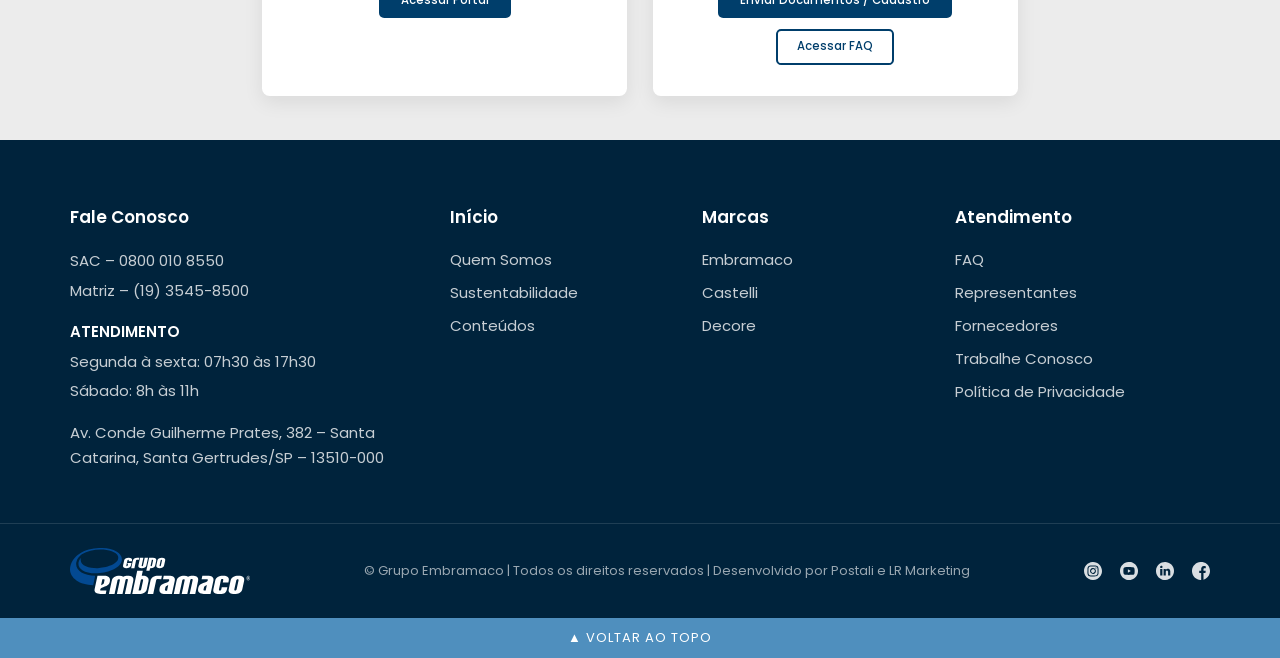
==== commit f7583c0d: "Rebuild Contato page faithfully from Figma - Hero with Contato title over the ceramic-tile banner im" ====
--- a/contato.html
+++ b/contato.html
@@ -1,1573 +1,271 @@
 <!DOCTYPE html>
 <html lang="pt-BR">
 <head>
-  <meta charset="UTF-8">
-  <meta name="viewport" content="width=device-width, initial-scale=1.0">
-  <title>Contato — Grupo Embramaco</title>
-  <style>
-/* ===== GOOGLE FONTS ===== */
-@import url('https://fonts.googleapis.com/css2?family=Poppins:wght@300;400;500;600;700;800&family=Exo+2:wght@400;700&display=swap');
-
-/* ===== RESET & BASE ===== */
-*, *::before, *::after { box-sizing: border-box; margin: 0; padding: 0; }
-
-:root {
-  --navy: #003e6b;
-  --navy-dark: #00233c;
-  --blue: #4f8fbe;
-  --blue-light: #6aaad4;
-  --green: #2E7D4F;
-  --white: #FFFFFF;
-  --gray-light: #F5F6F8;
-  --gray: #E0E0E0;
-  --gray-dark: #666666;
-  --text: #333333;
-  --font: 'Poppins', Arial, sans-serif;
+<meta charset="UTF-8">
+<meta name="viewport" content="width=device-width, initial-scale=1.0">
+<title>Contato — Grupo Embramaco</title>
+<link rel="preconnect" href="https://fonts.googleapis.com">
+<link rel="preconnect" href="https://fonts.gstatic.com" crossorigin>
+<link href="https://fonts.googleapis.com/css2?family=Poppins:wght@300;400;500;600;700;800&display=swap" rel="stylesheet">
+<style>
+:root{
+  --img-hero: url("[data-uri]");
+  --img-icon-credibilidade: url("[data-uri]");
+  --img-icon-excelencia: url("[data-uri]");
+  --img-icon-inovacao: url("[data-uri]");
+  --img-icon-search: url("[data-uri]");
+  --img-logo: url("[data-uri]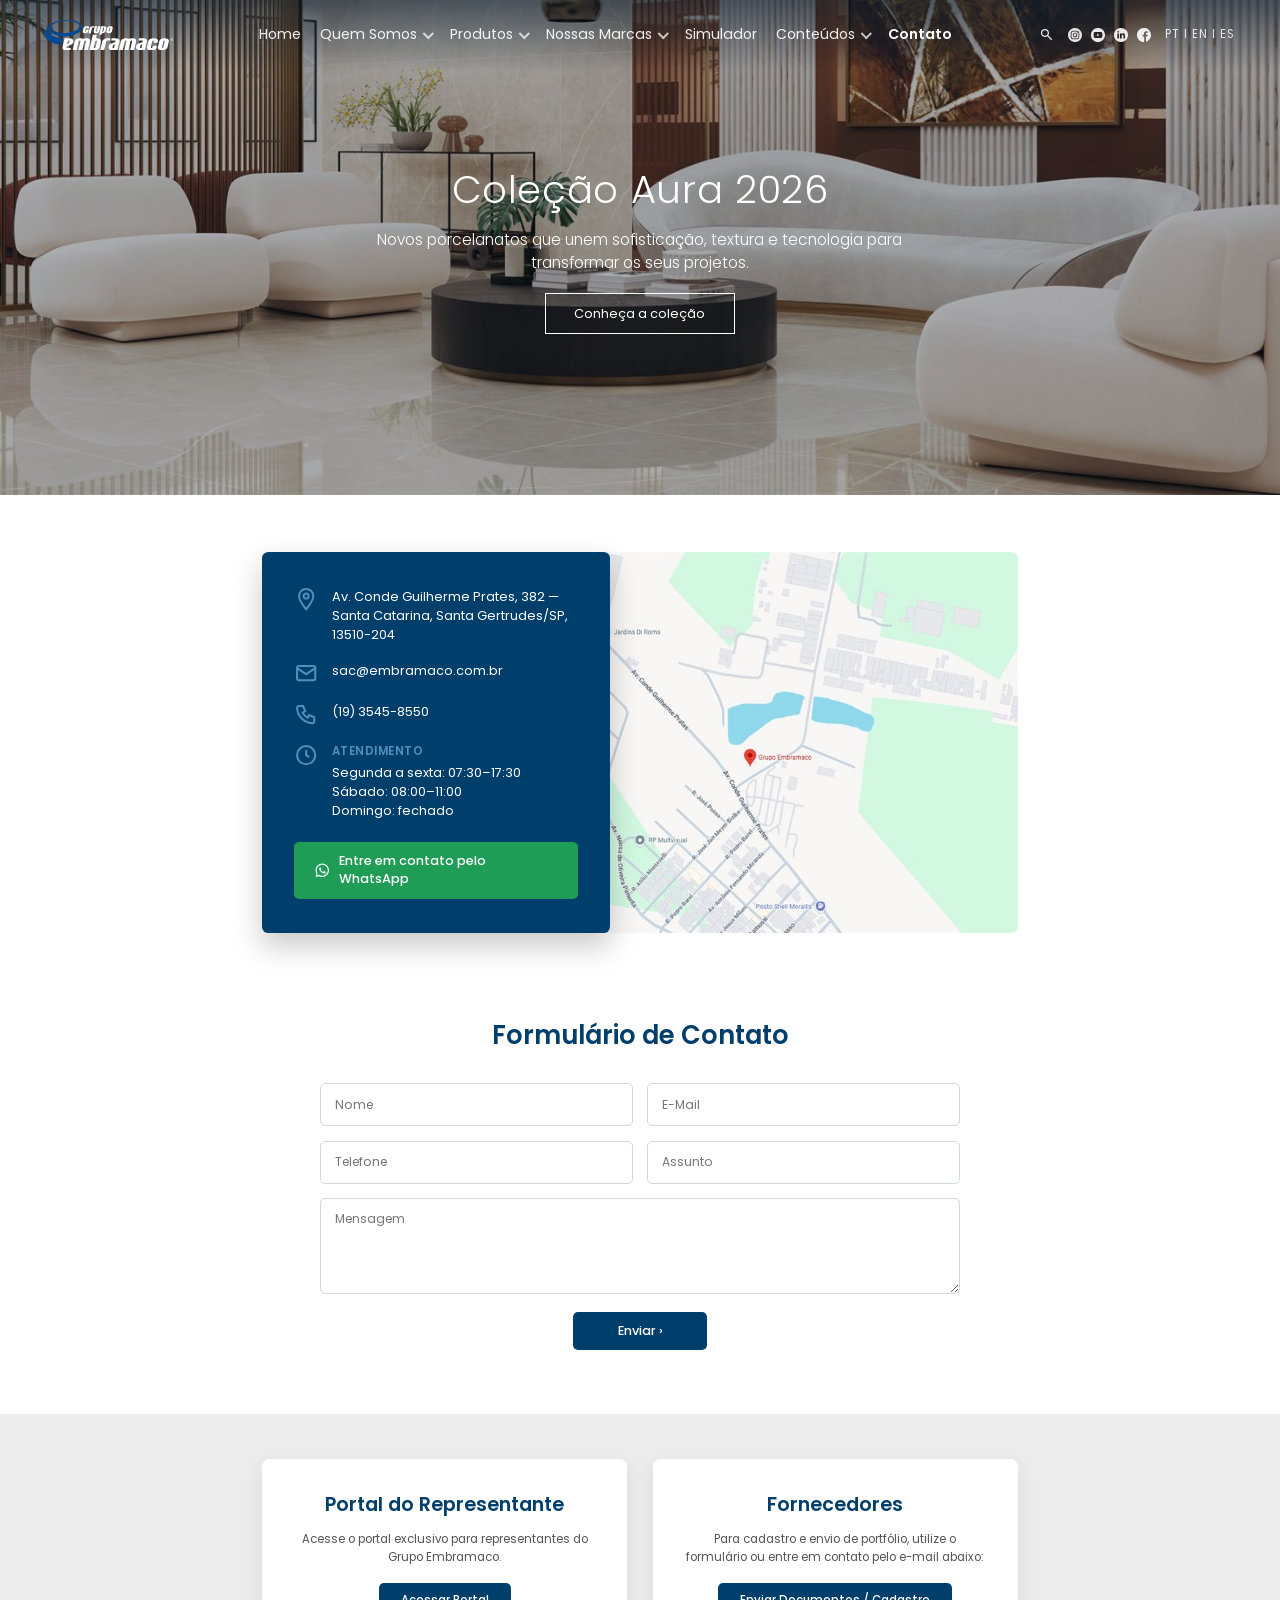
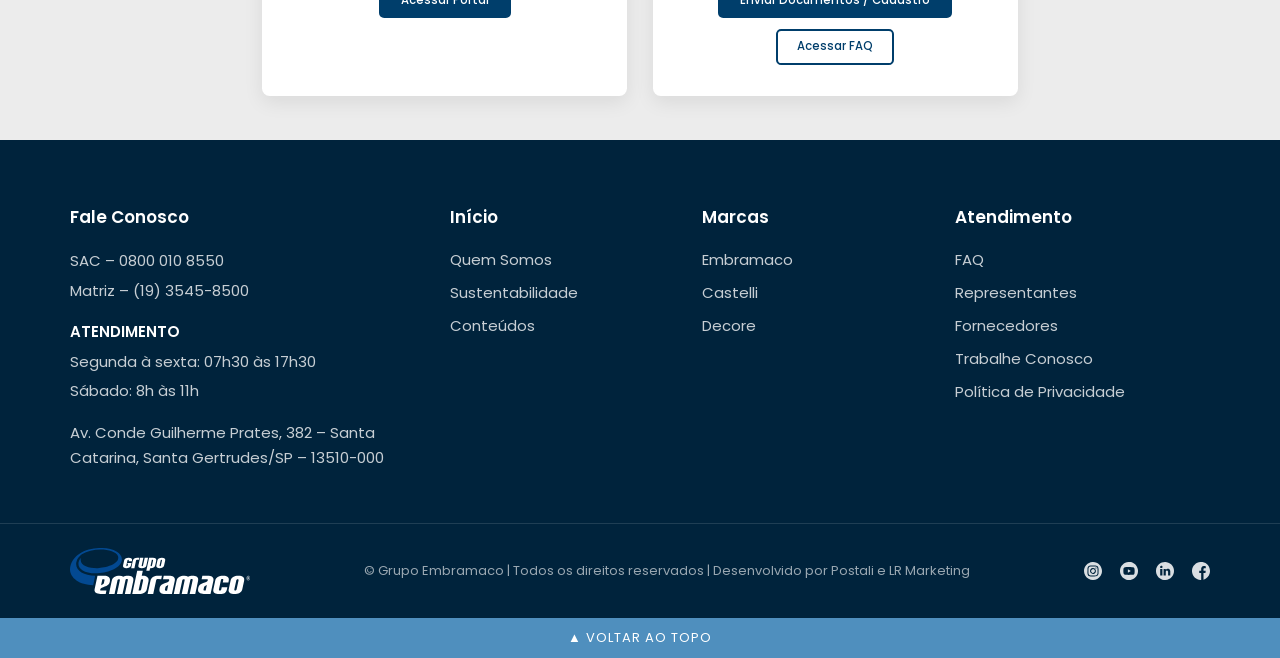
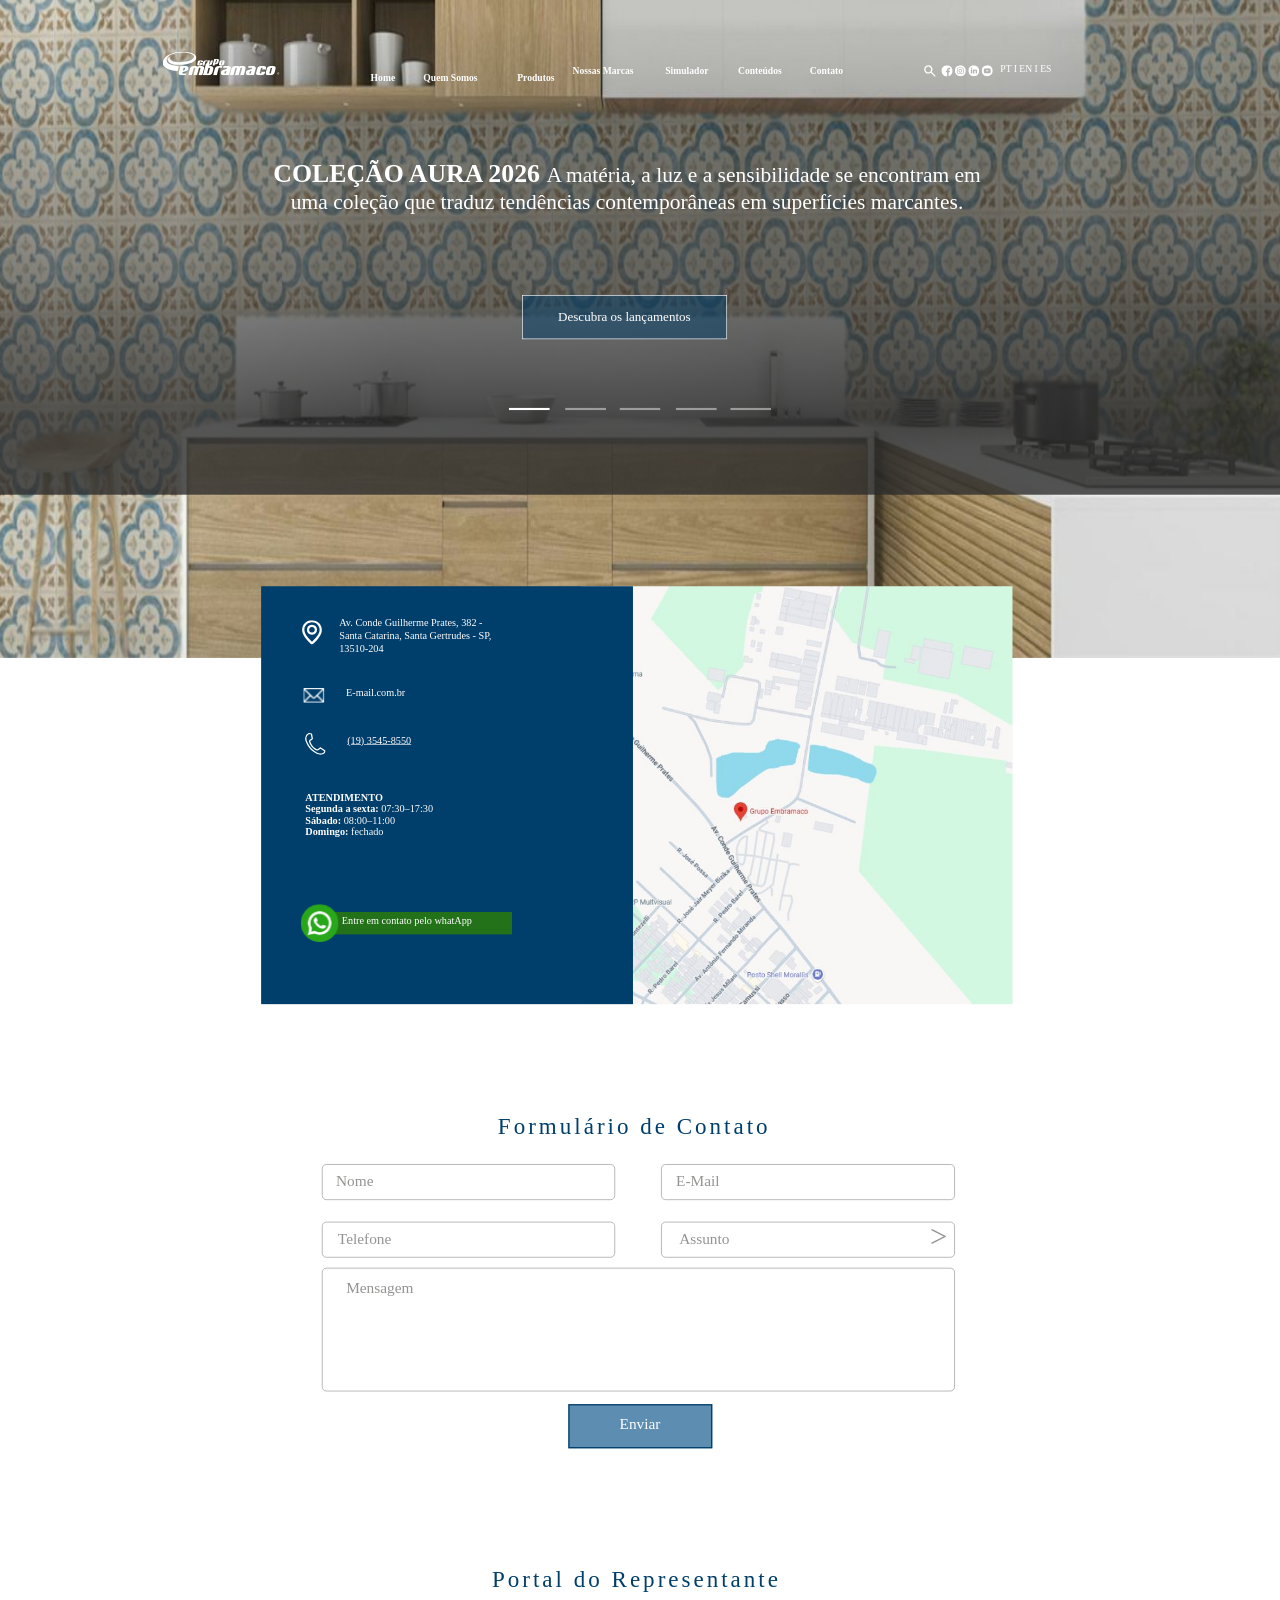
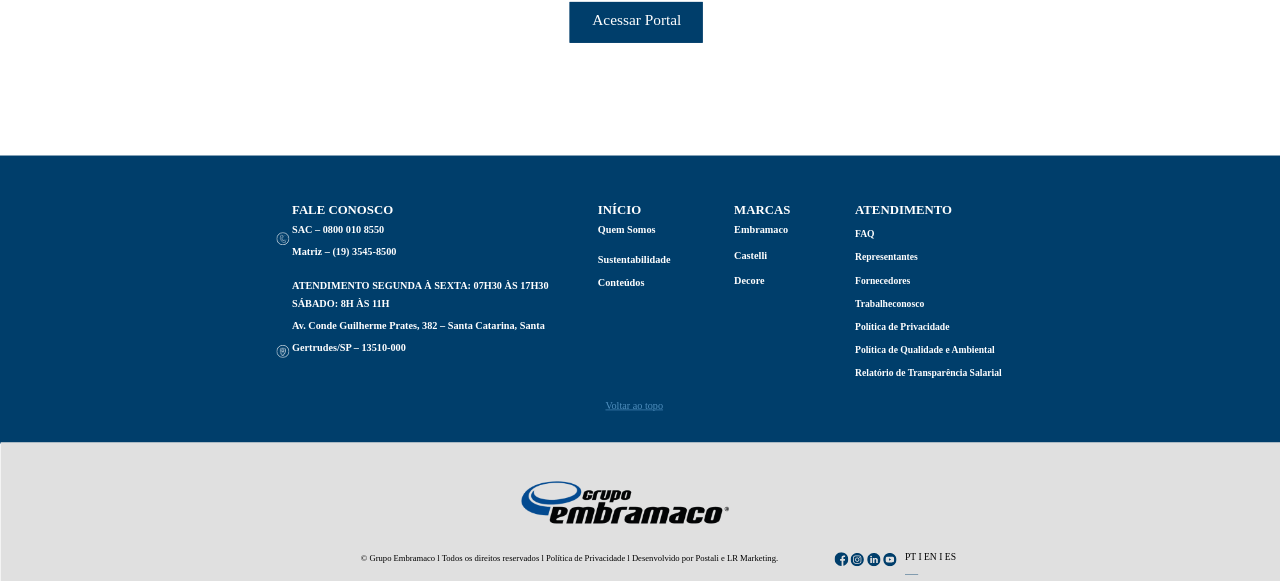
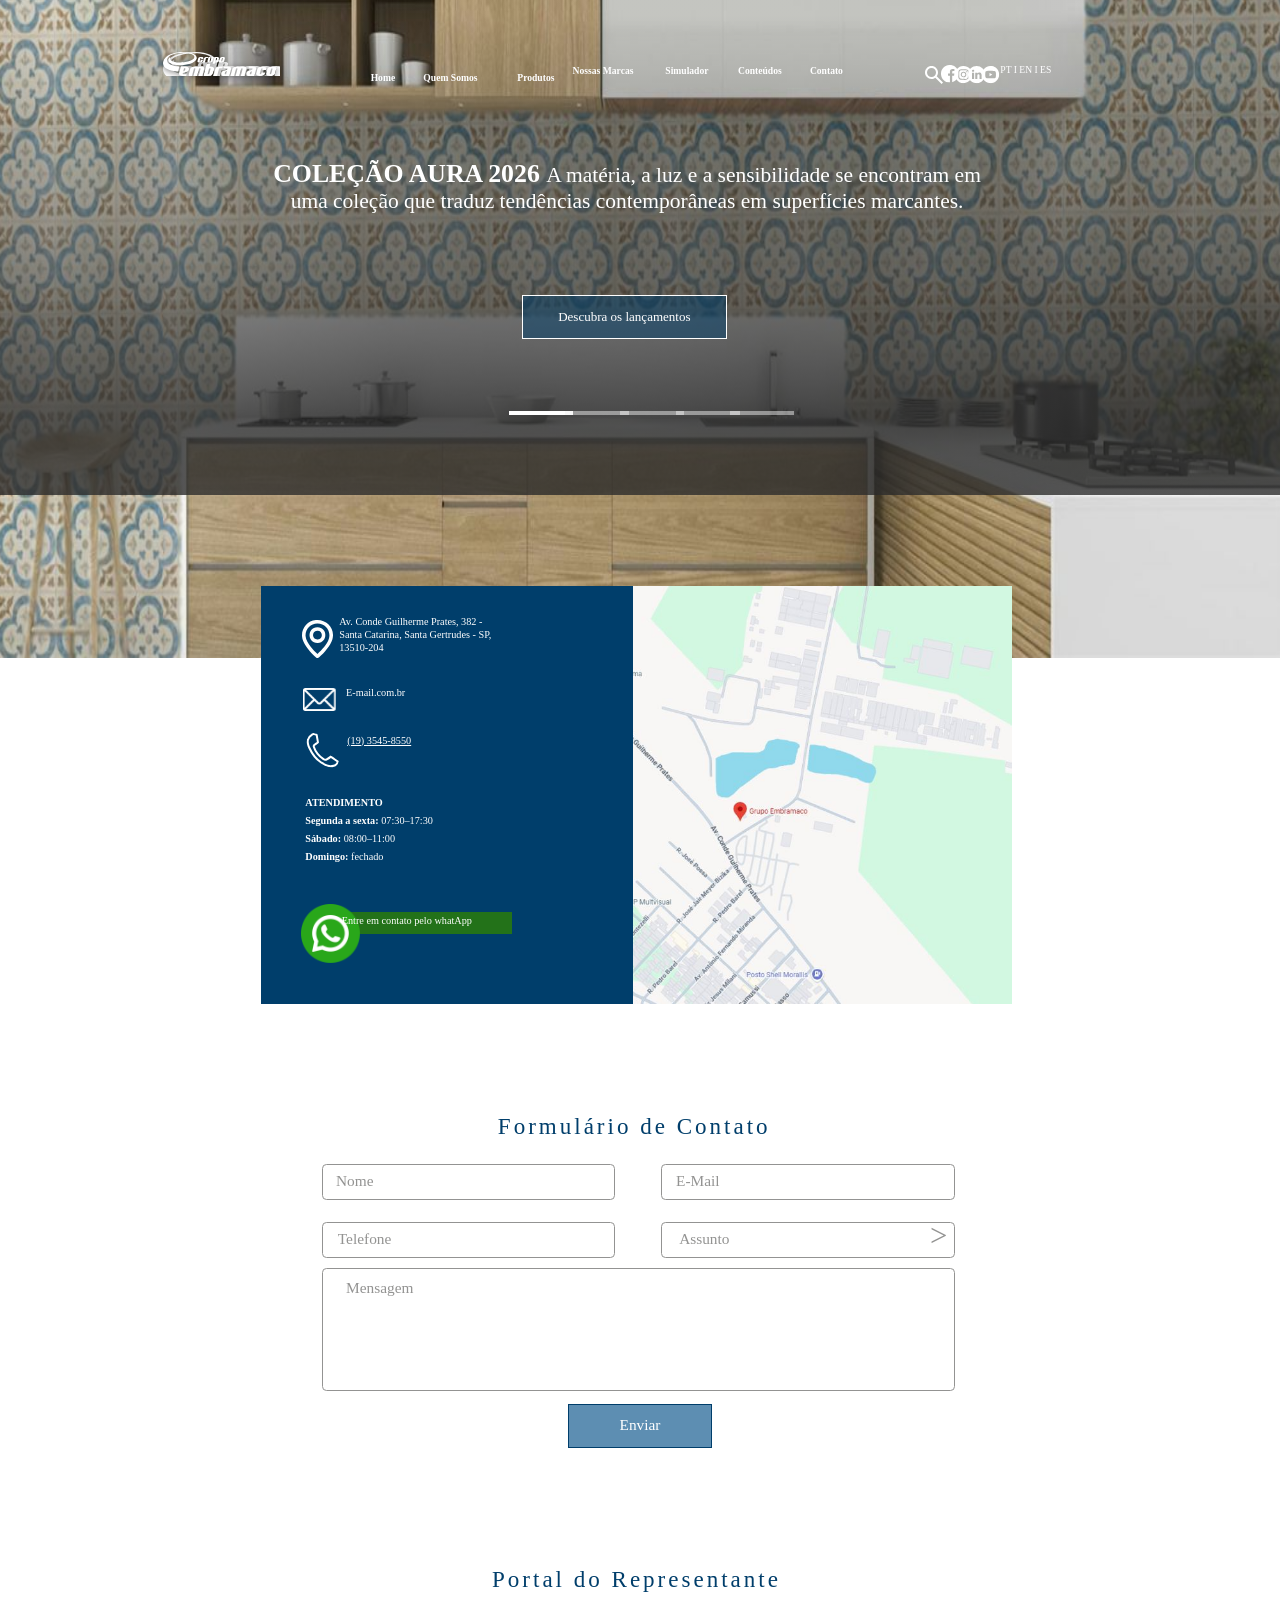
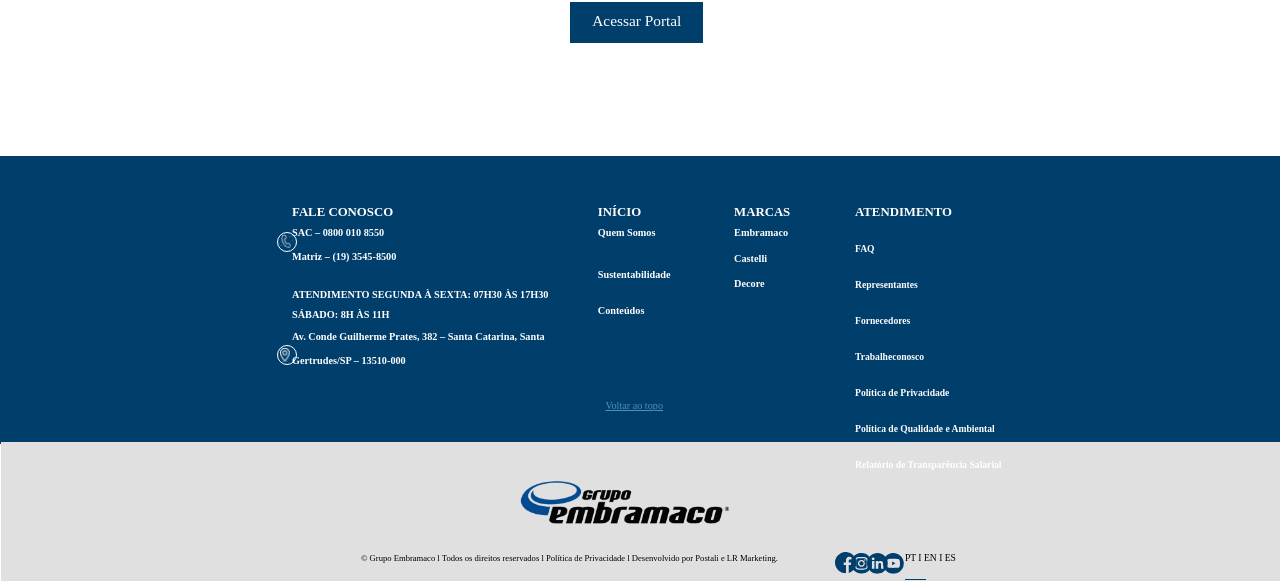
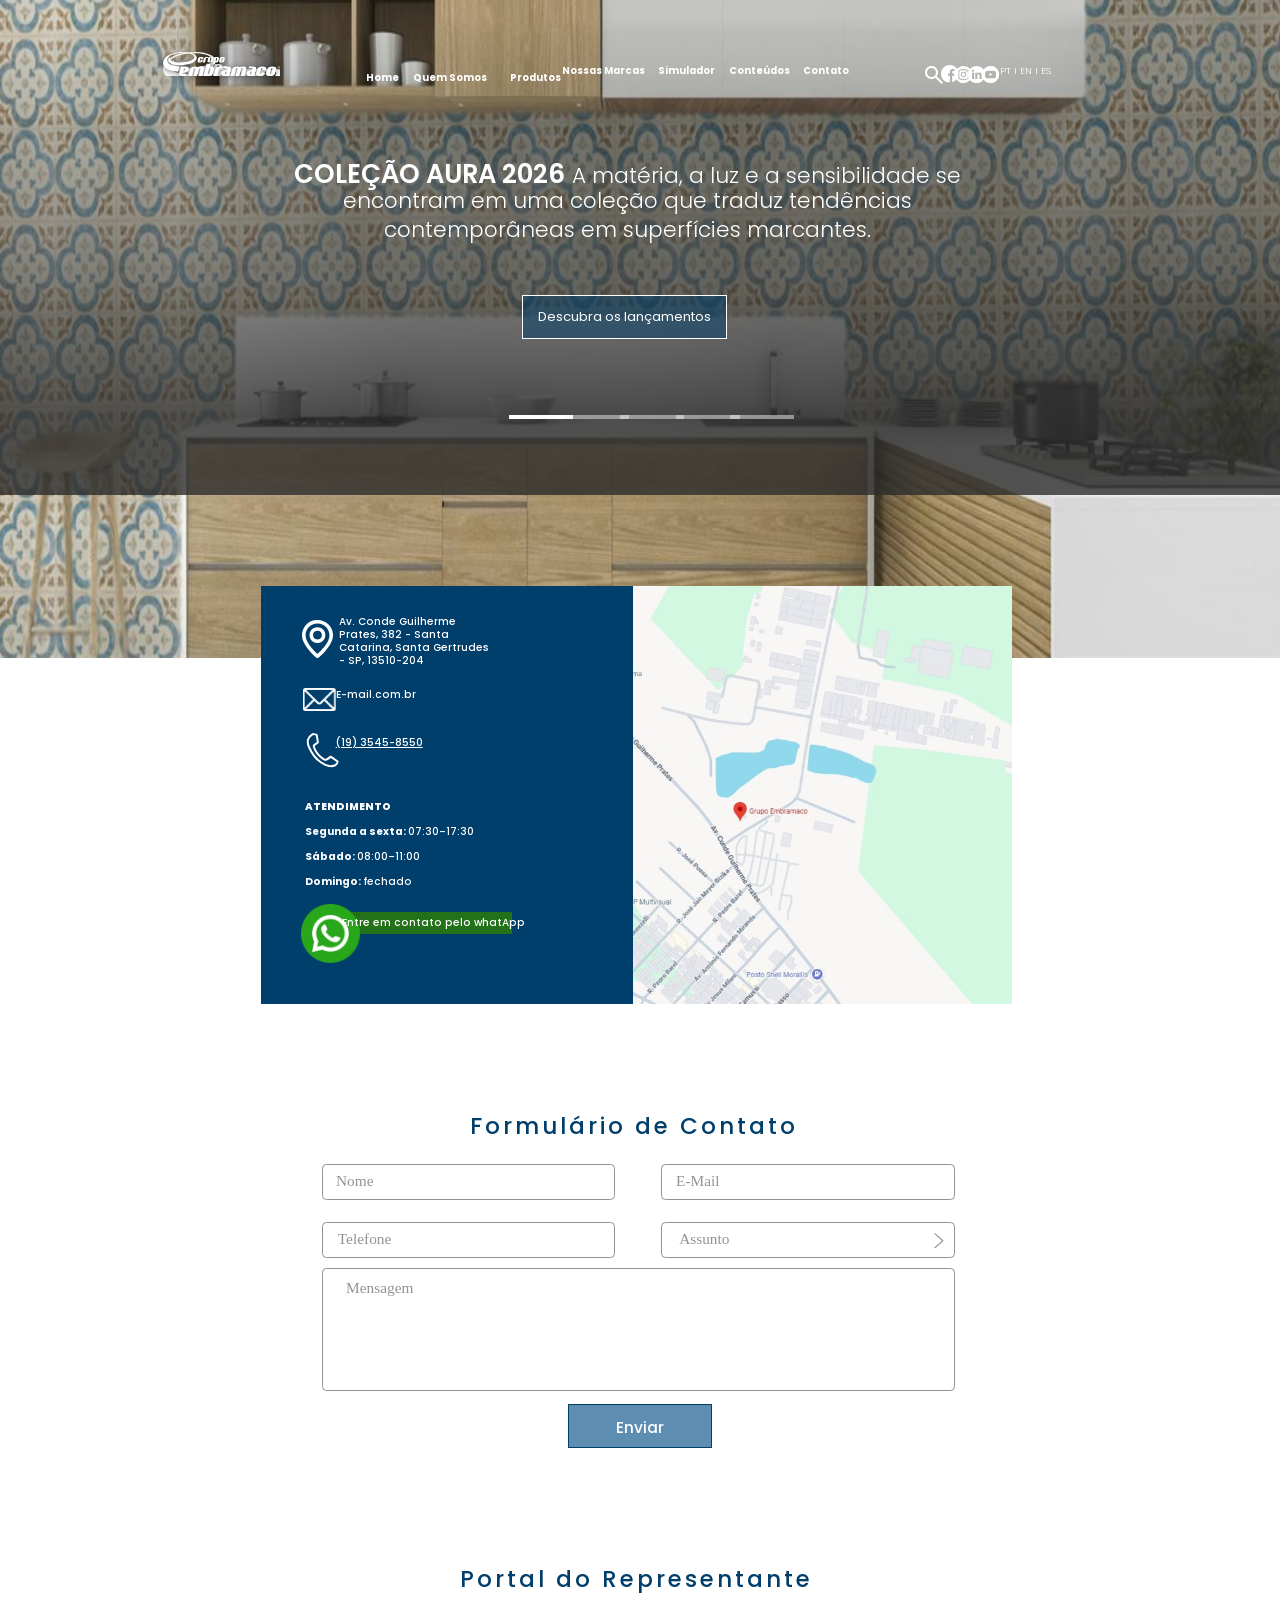
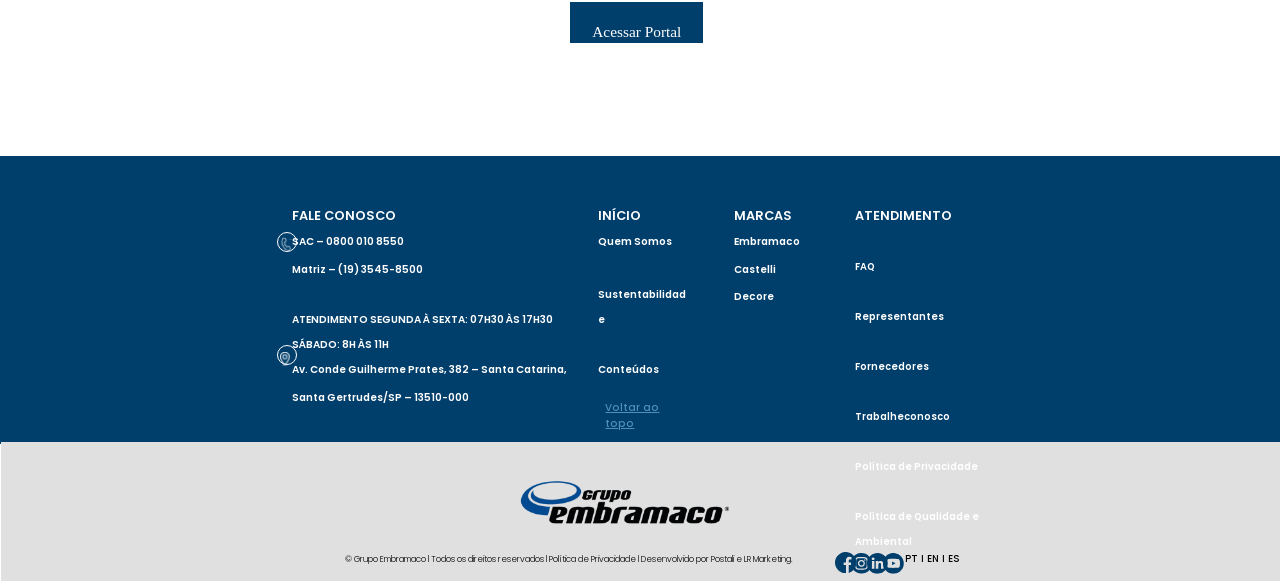
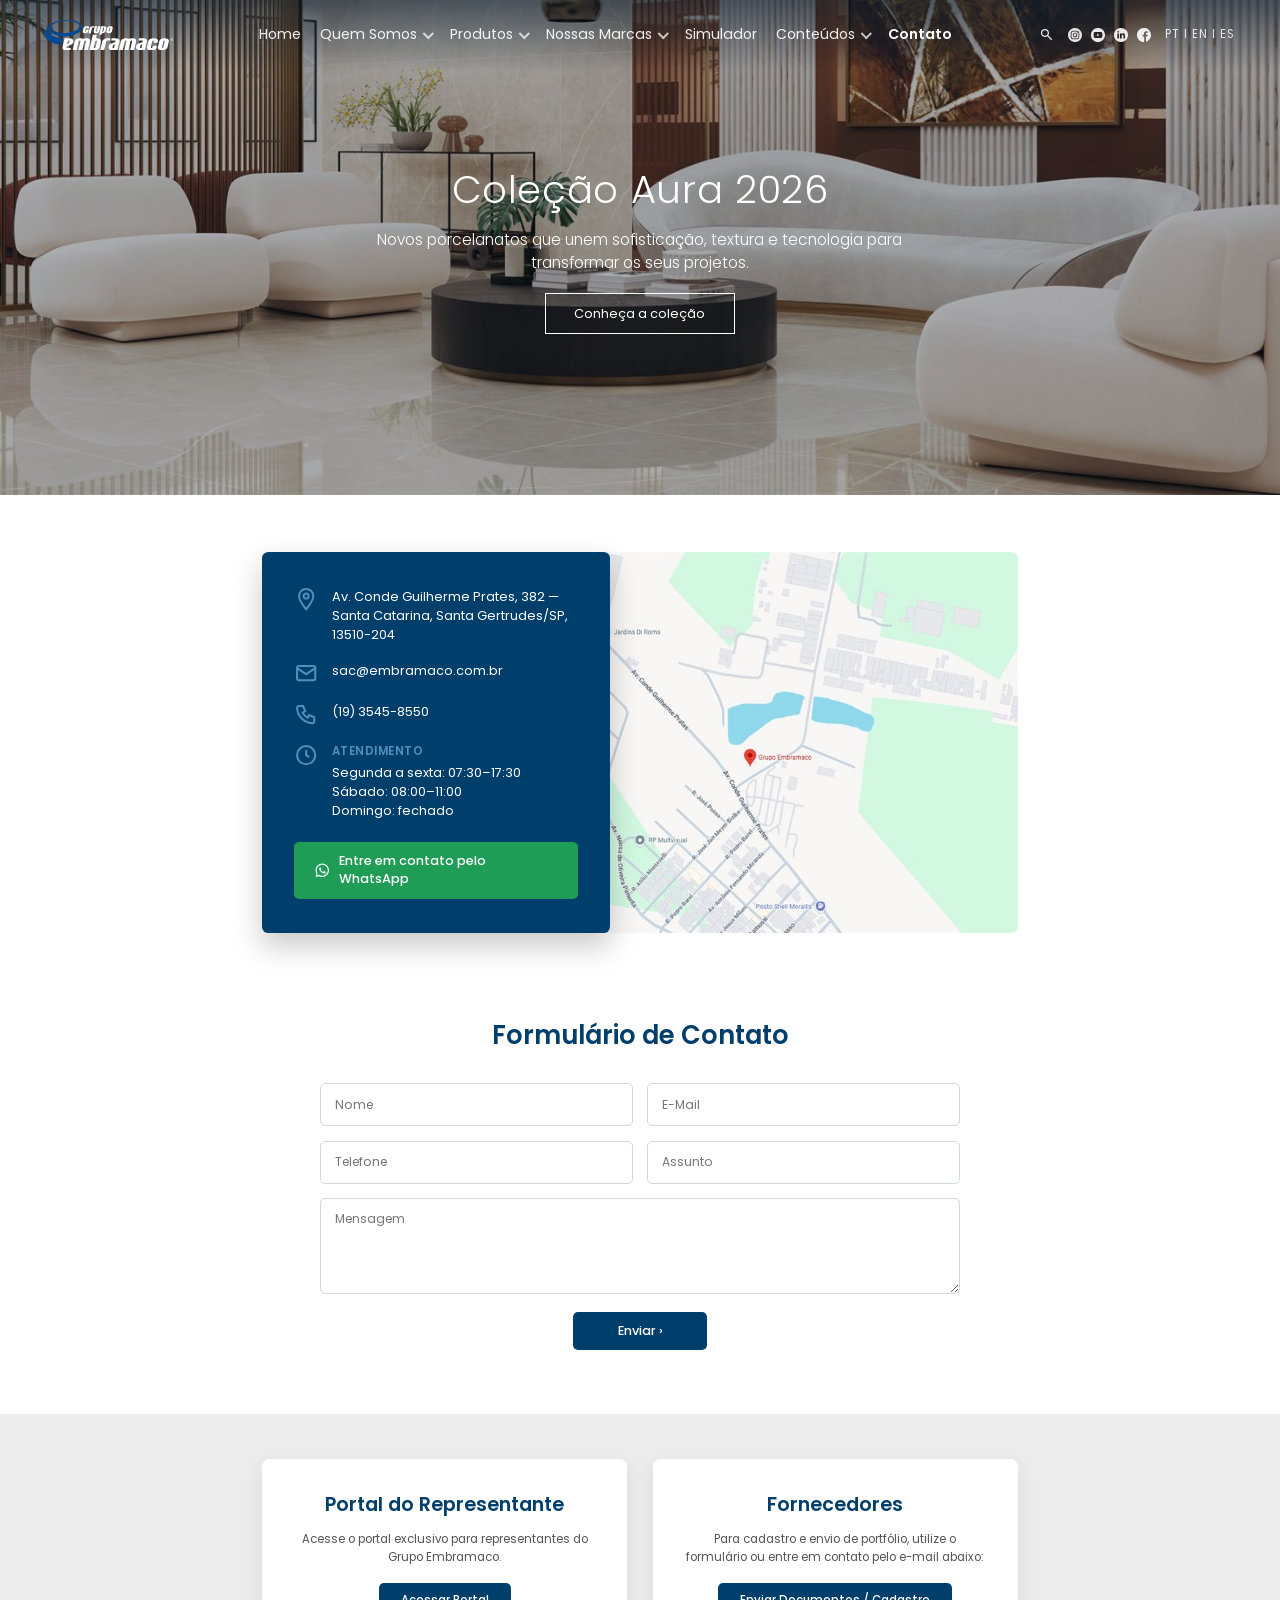
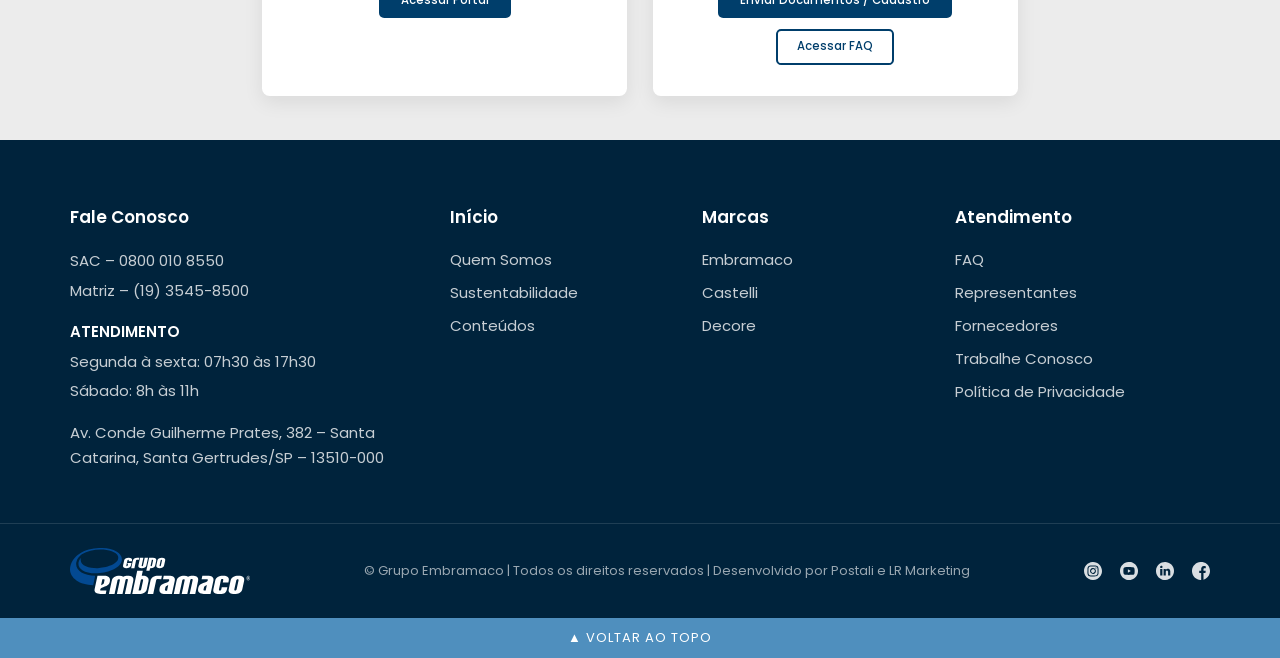
